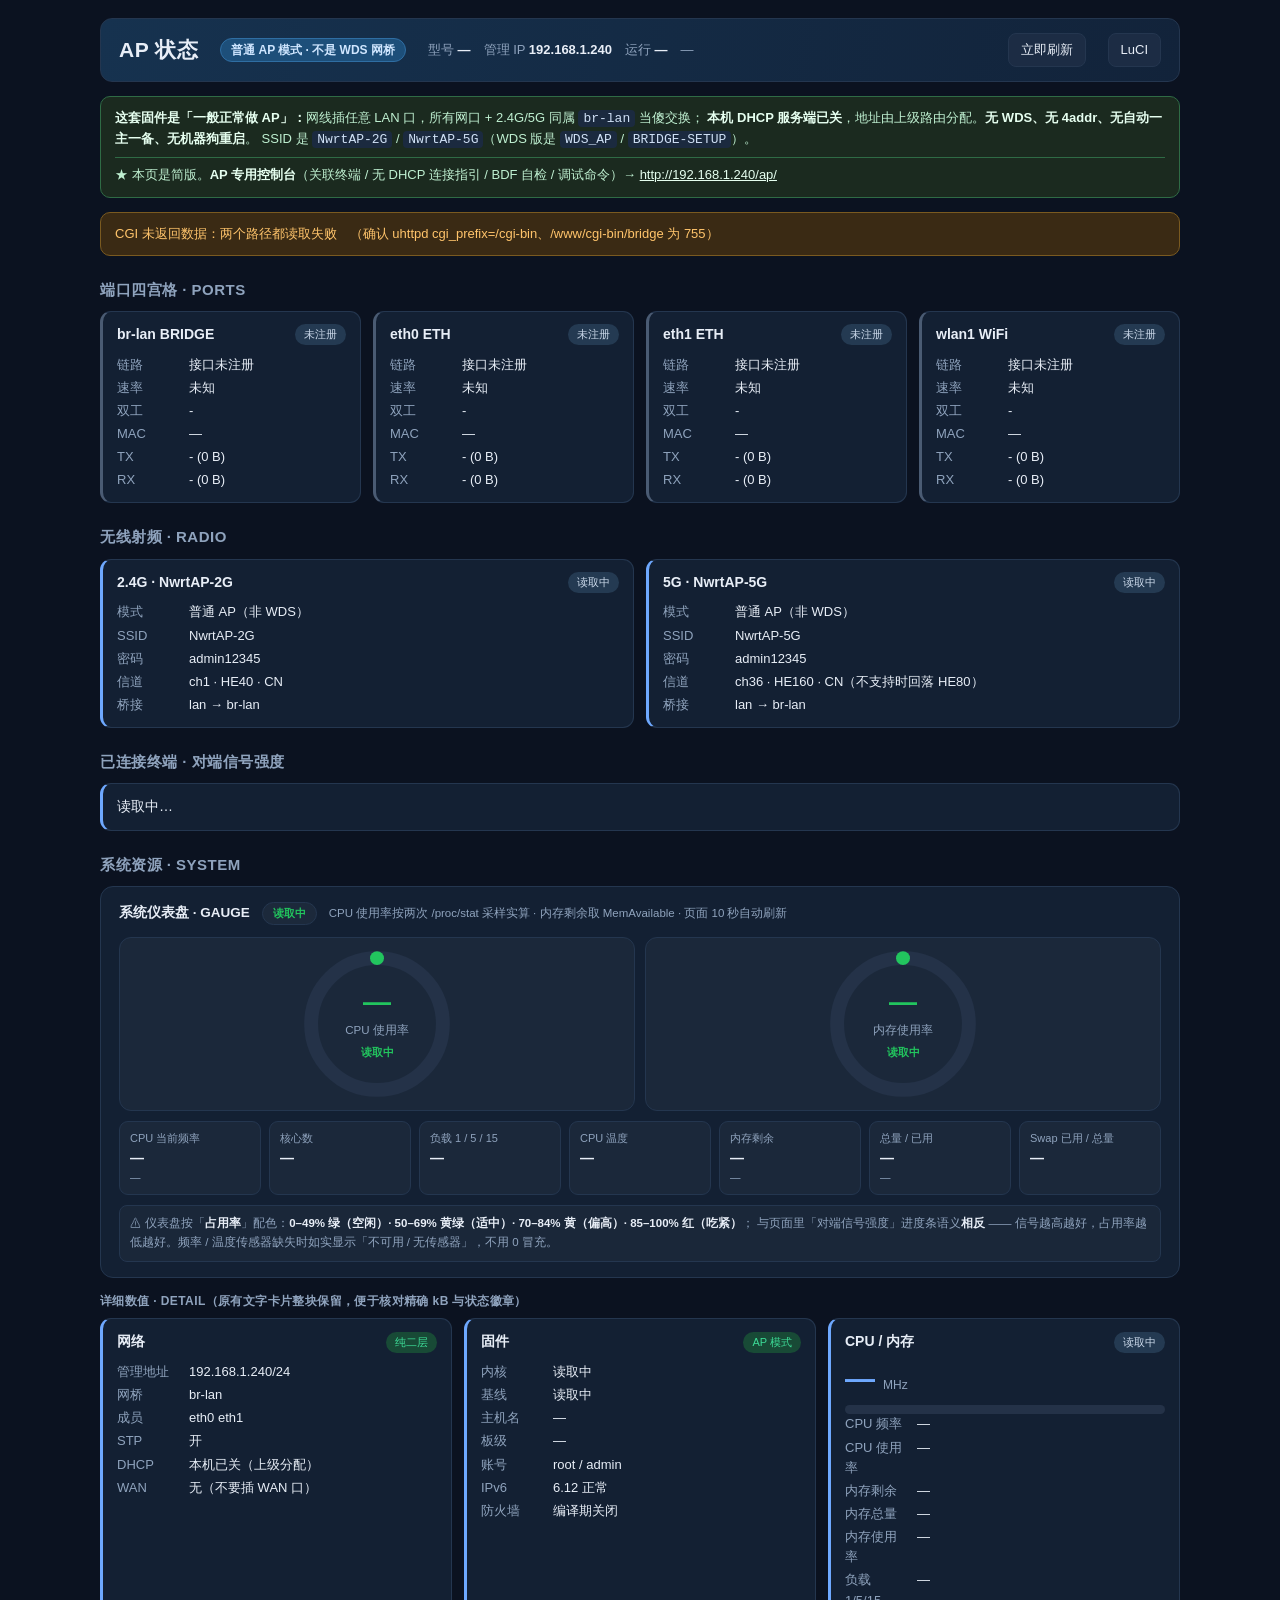
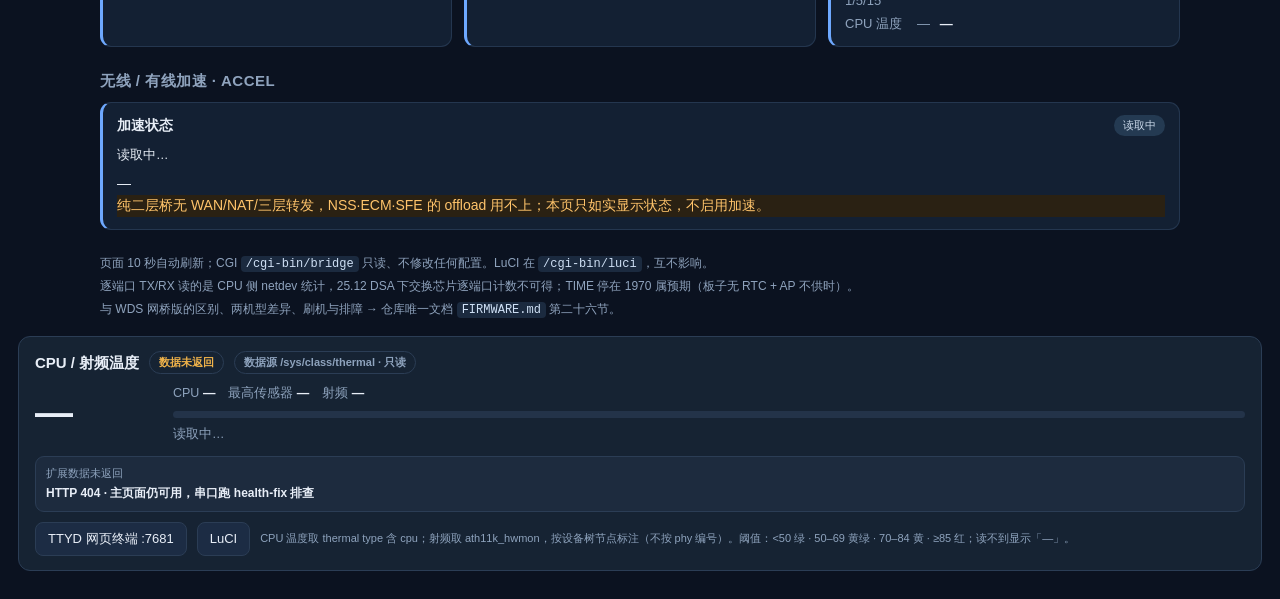
==== files.ap/www/bridge/index.html @ a01fe249 "Add files via upload" ====
<!DOCTYPE html>
<html lang="zh-CN">
<head>
<meta charset="utf-8">
<meta name="viewport" content="width=device-width,initial-scale=1">
<title>AP 状态 · Nwrt AP 模式</title>
<style>
:root{--bg:#0b1220;--card:#132033;--line:#24364f;--txt:#e8eef7;--dim:#8fa3bd;--ok:#3ddc97;--warn:#ffc46b;--bad:#ff7b7b;--accent:#6ea8fe}
*{box-sizing:border-box}
body{margin:0;padding:18px;background:var(--bg);color:var(--txt);font:14px/1.55 -apple-system,"Segoe UI","Microsoft YaHei",sans-serif}
.wrap{max-width:1080px;margin:0 auto}
header{background:linear-gradient(100deg,#16324f,#12233a);border:1px solid var(--line);border-radius:12px;padding:14px 18px;display:flex;flex-wrap:wrap;gap:10px 22px;align-items:center}
h1{font-size:21px;margin:0;letter-spacing:.5px}
.tag{background:#1d4f7a;color:#cfe6ff;border:1px solid #2f6ea3;border-radius:999px;padding:2px 10px;font-size:12px;font-weight:600}
.meta{color:var(--dim);font-size:13px}
.meta b{color:var(--txt);font-weight:600}
.spacer{flex:1}
.btn{background:#1c2c44;color:var(--txt);border:1px solid var(--line);border-radius:8px;padding:6px 12px;text-decoration:none;font-size:13px}
.btn:hover{border-color:var(--accent)}
.banner{margin:14px 0;padding:11px 14px;border-radius:10px;background:#1b2a1f;border:1px solid #2f6b45;color:#bff0d1;font-size:13px}
.banner b{color:#e6fff0}
.err{margin:14px 0;padding:11px 14px;border-radius:10px;background:#3a2a14;border:1px solid #7a5a20;color:var(--warn);font-size:13px;display:none}
h2{font-size:15px;margin:22px 0 10px;color:var(--dim);letter-spacing:.5px}
.grid{display:grid;grid-template-columns:repeat(auto-fit,minmax(232px,1fr));gap:12px}
.card{background:var(--card);border:1px solid var(--line);border-radius:11px;padding:12px 14px;border-left:3px solid var(--accent)}
.card.up{border-left-color:var(--ok)}.card.down{border-left-color:var(--bad)}.card.na{border-left-color:#4a5b73}
.ct{display:flex;justify-content:space-between;align-items:center;margin-bottom:9px}
.cn{font-weight:700;font-size:14px}
.dot{font-size:11px;border-radius:999px;padding:2px 9px;background:#243a52;color:#cbd9ea}
.dot.up{background:#184a36;color:var(--ok)}.dot.down{background:#4a2222;color:var(--bad)}
.kv{display:grid;grid-template-columns:64px 1fr;gap:3px 8px;font-size:13px}
.kv span:nth-child(odd){color:var(--dim)}
.kv span:nth-child(even){word-break:break-all}
.foot{margin-top:22px;color:var(--dim);font-size:12px;line-height:1.9}

/* 第 29 次：四段配色信号进度条 */
.sigbar{height:9px;width:100%;background:#243248;border-radius:6px;overflow:hidden;margin-top:6px}
.sigbar i{display:block;height:100%;width:0;border-radius:6px;transition:width .5s}
.sigrow{display:flex;align-items:center;gap:8px;margin:5px 0}
.sigrow .sb{flex:1;min-width:70px}
.sigrow .pv{width:42px;text-align:right;font-variant-numeric:tabular-nums;font-size:12px}
.sigrow .lv{width:34px;text-align:center;font-size:11px;border-radius:999px;padding:1px 0;color:#08121f;font-weight:700}
.sigrow .mc{font-size:11.5px;color:var(--dim);width:140px;word-break:break-all}
.legend{display:flex;flex-wrap:wrap;gap:6px 14px;margin-top:8px;font-size:11.5px;color:var(--dim)}
.legend b{display:inline-block;width:10px;height:10px;border-radius:3px;vertical-align:-1px;margin-right:4px}
.sigtable td{vertical-align:middle}
.stbad{color:#ef4444}.stw{color:#a3e635}.stok{color:#22c55e}
code{background:#1b2a3f;padding:1px 5px;border-radius:4px;color:#cfe0f5}
.accwarn{margin-top:10px;font-size:11.5px;line-height:1.7;color:var(--warn);
  background:rgba(240,179,74,.08);border:1px solid rgba(240,179,74,.28);
  border-radius:9px;padding:10px 12px}
.accgrid{display:grid;grid-template-columns:repeat(auto-fit,minmax(120px,1fr));gap:6px 14px;margin-top:8px;font-size:12.5px}
.accgrid i{font-style:normal;color:var(--dim)}
.accgrid b{font-weight:600}

.big{font-size:30px;font-weight:700;font-variant-numeric:tabular-nums;color:var(--accent);line-height:1.15}
.bigsub{font-size:12px;color:var(--dim);margin-left:8px}
.meter{height:9px;width:100%;background:#243248;border-radius:6px;overflow:hidden;margin-top:9px}
.meter i{display:block;height:100%;width:0;background:linear-gradient(90deg,#6ea8fe,#3ddc97);transition:width .5s}
.bigrow{display:flex;align-items:baseline;flex-wrap:wrap;margin:2px 0 4px}

/* ── 第 32 次：系统资源仪表盘（纯 SVG/CSS，零依赖、离线可用）── */
.gaPanel{background:var(--card);border:1px solid var(--line);border-radius:13px;
  padding:15px 18px;margin-bottom:12px}
.gaHead{display:flex;flex-wrap:wrap;align-items:center;gap:4px 12px;font-size:13.5px;font-weight:650}
.gaHead em{font-style:normal;font-size:11.5px;color:var(--dim);font-weight:400}
.gaBadge{font-size:11px;padding:2px 10px;border-radius:999px;border:1px solid var(--line);
  background:rgba(255,255,255,.04);color:#22c55e;font-weight:700}
.gaRow{display:grid;grid-template-columns:repeat(auto-fit,minmax(190px,1fr));gap:10px;margin:12px 0 4px}
.gaItem{display:flex;justify-content:center;align-items:center;background:rgba(255,255,255,.035);
  border:1px solid var(--line);border-radius:12px;padding:10px}
.gaRing{position:relative;width:152px;height:152px;max-width:100%}
.gaRing svg{display:block;width:100%;height:100%}
.gaTrack{fill:none;stroke:#243248;stroke-width:11}
.gaArc{fill:none;stroke:#22c55e;stroke-width:11;stroke-linecap:round;
  stroke-dasharray:0 326.73;transition:stroke-dasharray .6s ease,stroke .4s ease}
.gaCenter{position:absolute;inset:0;display:flex;flex-direction:column;
  align-items:center;justify-content:center;text-align:center;pointer-events:none}
.gaCenter b{font-size:28px;font-weight:750;font-variant-numeric:tabular-nums;line-height:1.08;color:#22c55e}
.gaCenter i{font-style:normal;font-size:11.5px;color:var(--dim);margin-top:4px}
.gaCenter span{font-size:11px;font-weight:700;margin-top:5px;color:#22c55e}
.gaChips{display:grid;grid-template-columns:repeat(auto-fit,minmax(134px,1fr));gap:8px;margin-top:10px}
.gaChips>div{min-width:0;background:rgba(255,255,255,.035);border:1px solid var(--line);
  border-radius:9px;padding:8px 10px}
.gaChips i{display:block;font-style:normal;font-size:11px;color:var(--dim)}
.gaChips b{display:block;font-size:14px;font-weight:650;font-variant-numeric:tabular-nums;
  word-break:break-all;margin-top:2px;line-height:1.35}
.gaChips small{display:block;font-size:10.5px;color:var(--dim);margin-top:1px;word-break:break-all}
.gaNote{margin-top:10px;font-size:11.5px;line-height:1.7;color:var(--dim);
  background:rgba(255,255,255,.03);border:1px solid var(--line);border-radius:8px;padding:8px 10px}
.gaNote b{color:var(--txt);font-weight:600}
.gaSub{font-size:12px;color:var(--dim);margin:14px 0 8px;letter-spacing:.4px;font-weight:600}

/* ===== 2026-11-24：CPU/射频温度 + 版本/防护状态扩展 ===== */
.nwrt-ext{margin:14px 0;padding:14px 16px;border-radius:12px;background:#162333;border:1px solid #2b3d55}
.extHead{display:flex;align-items:center;gap:10px;font-size:15px;font-weight:650;margin-bottom:10px}
.extHead .pillx{font-size:11px;font-weight:600;border:1px solid #2b3d55;border-radius:999px;padding:2px 9px;color:#8ea3bd}
.extTempRow{display:flex;align-items:center;gap:18px;flex-wrap:wrap}
.extBig{font-size:38px;font-weight:700;line-height:1.1;min-width:120px;letter-spacing:-1px}
.extTempMeta{flex:1;min-width:240px;font-size:12.5px;color:#8ea3bd}
.extTempMeta b{color:#e8eef7}
.tmeter{height:7px;background:#233349;border-radius:99px;overflow:hidden;margin:7px 0}
.tmeter i{display:block;height:100%;width:0;background:#38d39f;border-radius:99px;transition:width .6s}
.extZones{display:flex;flex-wrap:wrap;gap:6px;margin-top:4px}
.tz{font-size:11px;background:#1d2b3e;border:1px solid #2b3d55;border-radius:7px;padding:2px 8px;color:#8ea3bd}
.tz.wifi{border-color:#3d6b8a;color:#bfe0ff}
.tz b{font-weight:700}
.tbadge{font-size:13px;font-weight:700;margin-left:6px}
.extGrid{display:grid;grid-template-columns:repeat(auto-fit,minmax(190px,1fr));gap:8px;margin-top:12px}
.extItem{background:#1d2b3e;border:1px solid #2b3d55;border-radius:9px;padding:8px 10px;font-size:12px}
.extItem i{display:block;color:#8ea3bd;font-style:normal;font-size:11px;margin-bottom:2px}
.extItem b{font-weight:650;color:#e8eef7}
.extFoot{margin-top:10px;display:flex;gap:10px;align-items:center;flex-wrap:wrap}
.extFoot .btn{background:#1c2c44;color:#e8eef7;border:1px solid #2b3d55;border-radius:8px;padding:6px 12px;text-decoration:none;font-size:13px}
.extFoot .note{font-size:11px;color:#8ea3bd}
</style>
</head>
<body>
<div class="wrap">

<header>
  <h1>AP 状态</h1>
  <span class="tag">普通 AP 模式 · 不是 WDS 网桥</span>
  <div class="meta">型号 <b id="model">—</b>　管理 IP <b id="ip">192.168.1.240</b>　运行 <b id="up">—</b>　<span id="clock">—</span></div>
  <div class="spacer"></div>
  <a class="btn" id="refresh">立即刷新</a>
  <a class="btn" id="luci" href="../cgi-bin/luci">LuCI</a>
</header>

<div class="banner">
  <b>这套固件是「一般正常做 AP」：</b>网线插任意 LAN 口，所有网口 + 2.4G/5G 同属 <code>br-lan</code> 当傻交换；
  <b>本机 DHCP 服务端已关</b>，地址由上级路由分配。<b>无 WDS、无 4addr、无自动一主一备、无机器狗重启</b>。
  SSID 是 <code>NwrtAP-2G</code> / <code>NwrtAP-5G</code>（WDS 版是 <code>WDS_AP</code> / <code>BRIDGE-SETUP</code>）。
  <div style="margin-top:7px;padding-top:7px;border-top:1px solid #2f6b45">
    ★ 本页是简版。<b>AP 专用控制台</b>（关联终端 / 无 DHCP 连接指引 / BDF 自检 / 调试命令）→
    <a href="../ap/" style="color:#e6fff0;text-decoration:underline">http://192.168.1.240/ap/</a>
  </div>
</div>

<div class="err" id="err"></div>

<h2>端口四宫格 · PORTS</h2>
<div class="grid" id="ports"></div>

<h2>无线射频 · RADIO</h2>
<div class="grid">
  <div class="card" id="r2"><div class="ct"><span class="cn">2.4G · NwrtAP-2G</span><span class="dot" id="r2s">读取中</span></div>
    <div class="kv"><span>模式</span><span>普通 AP（非 WDS）</span><span>SSID</span><span>NwrtAP-2G</span><span>密码</span><span>admin12345</span><span>信道</span><span>ch1 · HE40 · CN</span><span>桥接</span><span>lan → br-lan</span></div></div>
  <div class="card" id="r5"><div class="ct"><span class="cn">5G · NwrtAP-5G</span><span class="dot" id="r5s">读取中</span></div>
    <div class="kv"><span>模式</span><span>普通 AP（非 WDS）</span><span>SSID</span><span>NwrtAP-5G</span><span>密码</span><span>admin12345</span><span>信道</span><span>ch36 · HE160 · CN（不支持时回落 HE80）</span><span>桥接</span><span>lan → br-lan</span></div></div>
</div>

<h2>已连接终端 · 对端信号强度</h2>
<div class="card" style="border-left-color:#6ea8fe">
  <div id="stas"><div class="empty">读取中…</div></div>
  <div id="staLegend"></div>
</div>

<h2>系统资源 · SYSTEM</h2>
  <!-- 第 32 次：系统资源仪表盘（两个环形表 + 微卡；纯内联，不引任何外部库） -->
  <div class="gaPanel">
    <div class="gaHead">
      <span>系统仪表盘 · GAUGE</span>
      <span class="gaBadge" id="gaBadge">读取中</span>
      <em>CPU 使用率按两次 /proc/stat 采样实算 · 内存剩余取 MemAvailable · 页面 10 秒自动刷新</em>
    </div>
    <div class="gaRow">
      <div class="gaItem">
        <div class="gaRing">
          <svg viewBox="0 0 120 120" aria-label="CPU 使用率">
            <circle class="gaTrack" cx="60" cy="60" r="52"></circle>
            <circle class="gaArc" id="gaCpuArc" cx="60" cy="60" r="52" transform="rotate(-90 60 60)"></circle>
          </svg>
          <div class="gaCenter"><b id="gaCpuNum">—</b><i>CPU 使用率</i><span id="gaCpuState">读取中</span></div>
        </div>
      </div>
      <div class="gaItem">
        <div class="gaRing">
          <svg viewBox="0 0 120 120" aria-label="内存使用率">
            <circle class="gaTrack" cx="60" cy="60" r="52"></circle>
            <circle class="gaArc" id="gaMemArc" cx="60" cy="60" r="52" transform="rotate(-90 60 60)"></circle>
          </svg>
          <div class="gaCenter"><b id="gaMemNum">—</b><i>内存使用率</i><span id="gaMemState">读取中</span></div>
        </div>
      </div>
    </div>
    <div class="gaChips">
      <div><i>CPU 当前频率</i><b id="gaFreq">—</b><small id="gaRange">—</small></div>
      <div><i>核心数</i><b id="gaCores">—</b></div>
      <div><i>负载 1 / 5 / 15</i><b id="gaLoad">—</b></div>
      <div><i>CPU 温度</i><b id="gaTemp">—</b></div>
      <div><i>内存剩余</i><b id="gaMemFree">—</b><small id="gaMemFreeKb">—</small></div>
      <div><i>总量 / 已用</i><b id="gaMemTotal">—</b><small id="gaMemUsed">—</small></div>
      <div><i>Swap 已用 / 总量</i><b id="gaSwap">—</b></div>
    </div>
    <div class="gaNote" id="gaNote">
      ⚠ 仪表盘按「<b>占用率</b>」配色：<b>0–49% 绿（空闲）· 50–69% 黄绿（适中）· 70–84% 黄（偏高）· 85–100% 红（吃紧）</b>；
      与页面里「对端信号强度」进度条语义<b>相反</b> —— 信号越高越好，占用率越低越好。频率 / 温度传感器缺失时如实显示「不可用 / 无传感器」，不用 0 冒充。
    </div>
  </div>
  <div class="gaSub">详细数值 · DETAIL（原有文字卡片整块保留，便于核对精确 kB 与状态徽章）</div>
<div class="grid">
  <div class="card"><div class="ct"><span class="cn">网络</span><span class="dot up">纯二层</span></div>
    <div class="kv"><span>管理地址</span><span id="s_ip">192.168.1.240/24</span><span>网桥</span><span id="s_br">br-lan</span><span>成员</span><span id="s_mem">eth0 eth1</span><span>STP</span><span id="s_stp">开</span><span>DHCP</span><span>本机已关（上级分配）</span><span>WAN</span><span>无（不要插 WAN 口）</span></div></div>
  <div class="card"><div class="ct"><span class="cn">固件</span><span class="dot up">AP 模式</span></div>
    <div class="kv"><span>内核</span><span id="s_kernel">读取中</span><span>基线</span><span id="s_baseline">读取中</span><span>主机名</span><span id="s_host">—</span><span>板级</span><span id="s_board">—</span><span>账号</span><span>root / admin</span><span>IPv6</span><span id="s_ipv6">6.12 正常</span><span>防火墙</span><span id="s_fw">编译期关闭</span></div></div>
  <div class="card"><div class="ct"><span class="cn">CPU / 内存</span><span class="dot" id="sysdot">读取中</span></div>
    <div class="bigrow"><span class="big" id="sysCpuMhz">—</span><span class="bigsub" id="sysCpuUnit">MHz</span></div>
    <div class="meter"><i id="cpuFill"></i></div>
    <div class="kv"><span>CPU 频率</span><span id="sysFreq">—</span><span>CPU 使用率</span><span id="sysCpuPct">—</span>
      <span>内存剩余</span><span id="sysMemAvail">—</span><span>内存总量</span><span id="sysMemTotal">—</span>
      <span>内存使用率</span><span id="sysMemPct">—</span><span>负载 1/5/15</span><span id="sysLoad">—</span><span>CPU 温度</span><span><span id="sysTemp">—</span> <span class="tbadge" id="sysTempBig">—</span></span></div></div>
</div>

<h2>无线 / 有线加速 · ACCEL</h2>
<div class="card"><div class="ct"><span class="cn">加速状态</span><span class="dot" id="accDot">读取中</span></div>
  <div class="accgrid" id="accGrid">读取中…</div>
  <div class="cmd" id="accHint" style="margin-top:8px">—</div>
  <div class="cmd" style="color:var(--warn);background:#2a2113;border-color:#6b5420">纯二层桥无 WAN/NAT/三层转发，NSS·ECM·SFE 的 offload 用不上；本页只如实显示状态，不启用加速。</div>
</div>

<div class="foot">
  <div>页面 10 秒自动刷新；CGI <code>/cgi-bin/bridge</code> 只读、不修改任何配置。LuCI 在 <code>/cgi-bin/luci</code>，互不影响。</div>
  <div>逐端口 TX/RX 读的是 CPU 侧 netdev 统计，25.12 DSA 下交换芯片逐端口计数不可得；TIME 停在 1970 属预期（板子无 RTC + AP 不供时）。</div>
  <div>与 WDS 网桥版的区别、两机型差异、刷机与排障 → 仓库唯一文档 <code>FIRMWARE.md</code> 第二十六节。</div>
</div>

</div>
<script>
var $=function(i){return document.getElementById(i)};
function fail(msg){var e=$('err');e.style.display='block';e.textContent='CGI 未返回数据：'+msg+'　（确认 uhttpd cgi_prefix=/cgi-bin、/www/cgi-bin/bridge 为 755）'}
function esc(s){return String(s==null?'':s)}

/* 第 29 次：四段配色（三页同一口径，与 CGI 的 rssi2pct/sig_color 一致） */
function sigColor(p){p=Number(p)||0; return p>=80?'#22c55e':p>=60?'#a3e635':p>=50?'#eab308':'#ef4444';}
function sigLevel(p){p=Number(p)||0; return p>=80?'优':p>=60?'良':p>=50?'一般':'弱';}
function sigLegend(){return '<div class="legend"><span><b style="background:#22c55e"></b>80–100% 绿（优）</span><span><b style="background:#a3e635"></b>60–79% 黄绿（良）</span><span><b style="background:#eab308"></b>50–59% 黄（一般）</span><span><b style="background:#ef4444"></b>0–49% 红（弱）</span></div>';}
function sigRow(st){var p=Number(st.pct)||0,c=st.color||sigColor(p),lv=st.level||sigLevel(p);
  return '<div class="sigrow"><span class="mc">'+esc(st.mac||'—')+'</span><span class="sb"><div class="sigbar"><i style="width:'+p+'%;background:'+c+'"></i></div></span><span class="pv">'+p+'%</span><span class="lv" style="background:'+c+'">'+esc(lv)+'</span><span style="font-size:11.5px;color:var(--dim)">'+esc((st.rssi!==undefined&&st.rssi!=='')?st.rssi+' dBm':'')+'</span></div>';}
function human(n){n=Number(n)||0;return n>=1048576?(n/1048576).toFixed(2)+' MB':n>=1024?(n/1024).toFixed(1)+' KB':n+' B'}
function drawPorts(ps){
  $('ports').innerHTML='';
  (ps&&ps.length?ps:[{name:'br-lan'},{name:'eth0'},{name:'eth1'},{name:'wlan1'}]).forEach(function(p){
    var present=p.present!==0&&p.present!==false&&p.present!==undefined;
    var up=p.link==='up';
    var cls=present?(up?'up':'down'):'na';
    var st=present?(up?'UP':'DOWN'):'未注册';
    var d=document.createElement('div');d.className='card '+cls;
    var kind=p.name&&p.name.indexOf('wlan')===0?'WiFi':(p.name&&p.name.indexOf('br-')===0?'BRIDGE':'ETH');
    d.innerHTML='<div class="ct"><span class="cn">'+esc(p.name)+' '+kind+'</span><span class="dot '+cls+'">'+st+'</span></div>'+
      '<div class="kv"><span>链路</span><span>'+(present?(up?'已连接':'未连接'):'接口未注册')+'</span>'+
      '<span>速率</span><span>'+esc(p.speed||'未知')+(p.speed&&p.speed!=='-'&&p.speed!=='未知'?' Mbps':'')+'</span>'+
      '<span>双工</span><span>'+esc(p.duplex||'-')+'</span><span>MAC</span><span>'+esc(p.mac||'—')+'</span>'+
      '<span>TX</span><span>'+esc(p.tx||'-')+' ('+human(p.tx_bytes)+')</span>'+
      '<span>RX</span><span>'+esc(p.rx||'-')+' ('+human(p.rx_bytes)+')</span></div>';
    $('ports').appendChild(d);
  });
}
function drawSys(y){
  y=y||{}; var cpct=Number(y.cpu_usage_pct)||0, mpct=Number(y.mem_used_pct)||0;
  function set(i,v){$(i).textContent=(v===undefined||v===null||v==='')?'—':v}
  set('sysCpuMhz', y.cpu_has_freq?y.cpu_mhz:'—');
  set('sysCpuUnit', y.cpu_has_freq?'MHz 当前':'无 cpufreq 节点');
  set('sysFreq', y.cpu_has_freq?(y.cpu_mhz_min+' – '+y.cpu_mhz_max+' MHz'):'不可用');
  set('sysCpuPct', cpct+' %');
  set('sysMemAvail', y.mem_has?y.mem_avail:'—');
  set('sysMemTotal', y.mem_has?y.mem_total:'—');
  set('sysMemPct', y.mem_has?(mpct+' %'):'—');
  set('sysLoad',(y.load1||'-')+' / '+(y.load5||'-')+' / '+(y.load15||'-'));
  $('cpuFill').style.width=cpct+'%';
  $('sysdot').className='dot '+((cpct>=80||mpct>=85)?'down':'up');
  $('sysdot').textContent=(cpct>=80||mpct>=85)?'偏高':'正常';
}

function drawAccel(ac){
  ac=ac||{}; var ad=$('accDot');
  ad.className='dot '+(String(ac.state)==='未启用'?'na':'up');
  ad.textContent=esc(ac.state||'—');
  var pairs=[['NSS 驱动',ac.nss_drv],['ECM',ac.nss_ecm],['SFE',ac.nss_sfe],
             ['NSS-DP',ac.nss_dp],['QCA-WiFi',ac.qca_wifi],['ath11k',ac.ath11k],['cnss2',ac.cnss2]];
  $('accGrid').innerHTML=pairs.map(function(p){return '<div><i>'+esc(p[0])+' </i><b>'+(p[1]?'✓':'—')+'</b></div>'}).join('');
  $('accHint').textContent=esc(ac.hint||'—')+' | 模块: '+esc(ac.modules||'（无）');
}


/* ── 第 32 次：系统资源仪表盘（零依赖；使用率配色独立于信号强度配色）── */
var GA_C = 2*Math.PI*52;  /* 326.7256… 圆环周长 */
function gaColor(p){p=Number(p)||0; return p>=85?'#ef4444':p>=70?'#eab308':p>=50?'#a3e635':'#22c55e';}
function gaWord(p){p=Number(p)||0; return p>=85?'吃紧':p>=70?'偏高':p>=50?'适中':'空闲';}
function gaSet(id,pct){
  var arc=$(id+'Arc'), num=$(id+'Num'), st=$(id+'State');
  if(!arc||!num||!st) return;
  pct=Math.max(0,Math.min(100,Number(pct)||0));
  var c=gaColor(pct);
  arc.style.stroke=c;
  arc.style.strokeDasharray=(GA_C*pct/100).toFixed(2)+' '+GA_C.toFixed(2);
  arc.style.filter='drop-shadow(0 0 5px '+c+'99)';
  num.textContent=Math.round(pct)+'%'; num.style.color=c;
  st.textContent=gaWord(pct); st.style.color=c;
}
function drawGauge(y){
  y=y||{};
  function v(i,x){var e=$(i); if(e) e.textContent=(x===undefined||x===null||x==='')?'—':x;}
  /* CGI 没给 sys（旧固件 / 解析异常）时如实显示无数据，不拿 0% 冒充 */
  if(y.cpu_usage_pct===undefined && y.mem_used_pct===undefined){
    var ids=['gaCpu','gaMem'];
    for(var k=0;k<ids.length;k++){
      var a=$(ids[k]+'Arc'), n=$(ids[k]+'Num'), t=$(ids[k]+'State');
      if(a){a.style.stroke='#65758c';a.style.strokeDasharray='0 '+GA_C.toFixed(2);a.style.filter='none';}
      if(n){n.textContent='—';n.style.color='#65758c';}
      if(t){t.textContent='无数据';t.style.color='#65758c';}
    }
    var nb=$('gaBadge');
    if(nb){nb.textContent='无数据';nb.style.color='#65758c';nb.style.borderColor='';}
    var chips=['gaFreq','gaRange','gaCores','gaLoad','gaTemp','gaMemFree','gaMemFreeKb','gaMemTotal','gaMemUsed','gaSwap'];
    for(var m=0;m<chips.length;m++) v(chips[m],'—');
    return;
  }
  var cpct=Math.round(Number(y.cpu_usage_pct)||0), mpct=Math.round(Number(y.mem_used_pct)||0);
  gaSet('gaCpu',cpct); gaSet('gaMem',mpct);
  var bad=$('gaBadge');
  if(bad){var w=Math.max(cpct,mpct), c=gaColor(w);
    bad.textContent=(w>=85?'系统吃紧':w>=70?'负载偏高':'运行正常');
    bad.style.color=c; bad.style.borderColor=c;}
  v('gaFreq', y.cpu_has_freq ? (y.cpu_mhz+' MHz') : '无 cpufreq 节点');
  v('gaRange', y.cpu_has_freq ? (y.cpu_mhz_min+' – '+y.cpu_mhz_max+' MHz') : '不可用');
  v('gaCores',(y.cpu_cores||0)+' 核');
  v('gaLoad',(y.load1||'-')+' / '+(y.load5||'-')+' / '+(y.load15||'-'));
  v('gaTemp', y.temp_has ? (y.temp_c+' °C') : '—（无传感器）');
  v('gaMemFree', y.mem_has ? y.mem_avail : '—');
  v('gaMemFreeKb', y.mem_has ? ((y.mem_avail_kb||0)+' kB') : '—');
  v('gaMemTotal', y.mem_has ? y.mem_total : '—');
  v('gaMemUsed', y.mem_has ? y.mem_used : '—');
  v('gaSwap',(Number(y.swap_total_kb)||0)>0 ? ((y.swap_used_kb||0)+' / '+y.swap_total_kb+' kB') : '无 Swap');
}

function apply(j){
  $('model').textContent=esc(j.model||'IPQ50xx');$('ip').textContent=esc(j.admin_ip||'192.168.1.240');
  $('up').textContent=esc(j.uptime||'-');$('clock').textContent=esc(j.time||'')+(j.time_synced?'':'（未校时）');
  $('s_ip').textContent=esc(j.admin_ip||'192.168.1.240')+'/24';
  $('s_host').textContent=esc(j.host||'-');$('s_board').textContent=esc(j.board||'-');
  if(j.bridge){$('s_br').textContent=esc(j.bridge.name);$('s_mem').textContent=esc(j.bridge.members);$('s_stp').textContent=String(j.bridge.stp)==='1'?'开':'关'}
  drawPorts(j.ports);
  var st=j.stations||[];
  $('stas').innerHTML=st.length?st.map(sigRow).join(''):'<div class="empty">当前没有无线终端关联。</div>';
  $('staLegend').innerHTML=sigLegend();
  drawSys(j.sys);
  drawGauge(j.sys);
  drawAccel(j.accel);
  var w=(j.ports||[]).filter(function(p){return p.name&&p.name.indexOf('wlan')===0&&p.present!==0});
  $('r2s').textContent=w.length>=2?'已起射频':'未注册';$('r2s').className='dot '+(w.length>=2?'up':'na');
  $('r5s').textContent=$('r2s').textContent;$('r5s').className=$('r2s').className;
  $('err').style.display='none';
}
function load(){
  var urls=['../cgi-bin/bridge?_='+Date.now(),'/cgi-bin/bridge?_='+Date.now()],i=0;
  function next(){
    if(i>=urls.length){fail('两个路径都读取失败');drawPorts(null);return}
    fetch(urls[i++],{cache:'no-store'}).then(function(r){if(!r.ok)throw new Error('HTTP '+r.status);return r.json()})
      .then(apply).catch(next);
  }
  next();
}
$('luci').href='../cgi-bin/luci';
$('refresh').onclick=function(e){e.preventDefault();load()};
load();setInterval(load,10000);
</script>

<!-- 2026-11-24 扩展：CPU/射频温度 + 内核/基线/无线满速/防护状态（独立渲染，不改动原有 JS） -->
<div class="nwrt-ext" id="nwrtExt">
  <div class="extHead"><b>CPU / 射频温度</b><span class="pillx" id="extTempPill">读取中</span>
    <span class="pillx">数据源 /sys/class/thermal · 只读</span></div>
  <div class="extTempRow">
    <div class="extBig" id="extTempBig">—</div>
    <div class="extTempMeta">
      <div>CPU <b id="extTempCpu">—</b>　最高传感器 <b id="extTempMax">—</b>　射频 <b id="extTempWifi">—</b></div>
      <div class="tmeter"><i id="extTempFill"></i></div>
      <div class="extZones" id="extZones">读取中…</div>
    </div>
  </div>
  <div class="extGrid" id="extStatus">
    <div class="extItem"><i>内核 / 基线</i><b id="extKernel">—</b></div>
    <div class="extItem"><i>固件模式</i><b id="extMode">—</b></div>
    <div class="extItem"><i>NSS 数据面 (ECM→NSS)</i><b id="extOffload">—</b></div>
    <div class="extItem"><i>NSS 占用 / 加速连接数</i><b>—</b></div>
    <div class="extItem"><i>NSS 固件 / SFE</i><b>—</b></div>
    <div class="extItem"><i>eth0/eth1 实时速率</i><b>—</b></div>
    <div class="extItem"><i>5G 满速配置</i><b id="extRf">—</b></div>
    <div class="extItem"><i>2.4G / 共存</i><b>—</b></div>
    <div class="extItem"><i>无线端 DHCP 防护</i><b id="extGuard">—</b></div>
    <div class="extItem"><i>防火墙 / SSH / TTYD</i><b id="extSec">—</b></div>
  </div>
  <div class="extFoot">
    <a class="btn" id="extTtyd" href="#" target="_blank" rel="noopener">TTYD 网页终端 :7681</a>
    <a class="btn" href="../cgi-bin/luci">LuCI</a>
    <span class="note">CPU 温度取 thermal type 含 cpu；射频取 ath11k_hwmon，按设备树节点标注（不按 phy 编号）。阈值：&lt;50 绿 · 50–69 黄绿 · 70–84 黄 · ≥85 红；读不到显示「—」。</span>
  </div>
</div>

<script>
/* 2026-11-24 独立扩展脚本：只 fetch 同一个只读 CGI，不改原有页面的任何变量 */
(function(){
  var CGI='../cgi-bin/bridge';
  function $(id){return document.getElementById(id);}
  function esc(s){return String(s==null?'':s).replace(/[&<>"]/g,function(c){return {'&':'&amp;','<':'&lt;','>':'&gt;','"':'&quot;'}[c];});}
  function tcol(c){return c<50?'#38d39f':(c<70?'#a3e635':(c<85?'#f0b34a':'#ff7b7b'));}
  function put(id,txt,color){var e=$(id);if(!e)return;e.textContent=txt;if(color)e.style.color=color;}
  function item(label,val,color){
    return '<div class="extItem"><i>'+esc(label)+'</i><b '+(color?'style="color:'+color+'"':'')+'>'+esc(val)+'</b></div>';
  }
  var prevEth=null, prevT=0;
  /* 参考 PZ-L8：时间间隔用 Date.now() 实测，不假设轮询间隔；负增量显示未知 */
  function ethRate(j){
    var now=Date.now(), dt=prevT? (now-prevT)/1000 : 0, out=[];
    var cur=(j.nss&&j.nss.eth)||[];
    cur.forEach(function(e){
      var txt='—', old=null;
      if(prevEth)prevEth.forEach(function(x){if(x.name===e.name)old=x;});
      if(old && dt>0.2 && dt<60){
        var dtx=Number(e.tx_bytes)-Number(old.tx_bytes);
        var drx=Number(e.rx_bytes)-Number(old.rx_bytes);
        if(dtx>=0 && drx>=0)
          txt=(dtx*8/1e6/dt).toFixed(1)+' ↑ / '+(drx*8/1e6/dt).toFixed(1)+' ↓ Mbps';
        else txt='未知（接口曾 down）';
      }
      out.push(e.name+' '+txt);
    });
    prevEth=cur.map(function(e){return {name:e.name,tx_bytes:e.tx_bytes,rx_bytes:e.rx_bytes};});
    prevT=now;
    return out.length?out.join(' · '):'无 eth0/eth1 节点（判速请用串口 wifi-fullspeed）';
  }
  function render(j){
    var y=j.sys||{}, zones=y.temp_zones||[], wf=y.temp_wifi||[];
    var has=!!y.temp_has, c=Number(y.temp_c)||0, mx=Number(y.temp_max_c)||c;
    var col=has?tcol(c):'#65758c';
    put('extTempBig', has?(c+' °C'):'—', col);
    put('extTempPill', has?(c>=85?'温度偏高':(c>=70?'偏热':'正常')):'无传感器', col);
    put('extTempCpu', has?(c+' °C'):'—'); put('extTempMax', has?(mx+' °C'):'—');
    put('extTempWifi', wf.length? (wf.length+' 路射频 / '+Math.max.apply(null,wf.map(function(z){return z.c;}))+' °C（ath11k_hwmon）') : '未提供 ath11k_hwmon 独立节点');
    var f=$('extTempFill'); if(f){f.style.width=Math.min(100,has?c:0)+'%';f.style.background=col;}
    var zs=zones.map(function(z){
      var tag=z.kind==='wifi'?'wifi':(z.kind==='soc'?'soc':'');
      return '<span class="tz '+tag+'">'+esc(z.name)+' <b style="color:'+tcol(z.c)+'">'+z.c+'°C</b></span>';
    }).join('');
    if(!zs)zs='<span class="tz">未检测到温度传感器（如实显示，不编造数值）</span>';
    var ze=$('extZones'); if(ze)ze.innerHTML=zs;
    /* 回填到原有 CPU 状态卡 / 仪表盘，让「CPU 状态那」也直接显示温度 */
    put('sysTemp', has?(c+' °C'):'—（无传感器）');
    put('sysTempBig', has?(c+' °C'):'—', col);
    put('gaTemp', has?(c+' °C'):'—（无传感器）');
    var w=j.wifi||{}, p=j.protect||{}, n=j.nss||{};
    var nactive=!!n.active, erate=ethRate(j);
    var g=$('extStatus');
    if(g)g.innerHTML=
      item('内核 / 基线', (j.kernel||'?')+' · '+(j.baseline||'?'))+
      item('固件模式', (j.fw_mode||j.mode||'?')+' · WAN/LAN 同在 br-lan')+
      item('NSS 数据面 (ECM→NSS)', nactive?'已接管双射频（wifili 在）':(n.drv?'NSS 驱动在，wifili 未加载':'本基线无 NSS，射频走 host CPU'), nactive?'#38d39f':'#f0b34a')+
      item('NSS 占用 / 加速连接数', (Number(n.cpu_load_ubi)>=0?n.cpu_load_ubi+' %':'不可用')+' / '+(Number(n.conn_count)>=0?n.conn_count:'不可用'))+
      item('NSS 固件 / SFE', (n.fw||'?')+' · SFE '+(n.sfe?'已加载，连接表空属预期':'未加载'))+
      item('eth0/eth1 实时速率', erate)+
      item('5G 满速配置', 'CN / ch'+(w.channel||'?')+' / '+(w.htmode||'?')+' / 本机 BDF；HE160 开机约 60s DFS-CAC，期间 5G 不可见', '#f0b34a')+
      item('2.4G / 共存', 'HE40 · noscan='+(w.noscan||'0')+'（默认退 20MHz 属预期；强开会无视邻区）')+
      item('wifi_offload (c3po 专用)', w.offload==='n/a'?'本基线无此 UCI 项，走 ECM→NSS 自动卸载':(w.offload==='1'?'=1（已拉回）':'='+(w.offload||'?')+'（需拉回 1）'), w.offload==='1'?'#38d39f':'#8ea3bd')+
      item('无线端 DHCP 防护', (p.dhcp_guard||'?')==='applied'?'已启用（拦 67→68 / 547→546）':(p.dhcp_guard||'?'), (p.dhcp_guard||'').indexOf('applied')===0?'#38d39f':'#f0b34a')+
      item('防火墙 / SSH / TTYD', 'fw='+(p.firewall||'?')+' · ssh='+(p.ssh||'?')+' · ttyd='+(p.ttyd||'?'))+
      item('判速口径', '被卸载流量不经过 Linux 网桥：看 eth0/eth1 + NSS debugfs，br-lan 计数低不代表没加速');
    var t=$('extTtyd'); if(t)t.href=location.protocol+'//'+location.hostname+':7681/';
    put('s_kernel', j.kernel||'—'); put('s_baseline', j.baseline||'—');
    put('s_fw', '编译期关闭（firewall4=n）');
    put('s_ipv6', '6.12 正常（不再编译期关闭）');
  }
  /* CGI 失败时给出可见原因，绝不静默留一片「—」让人以为页面进不去 */
  function load(){
    fetch(CGI+'?_='+Date.now(),{cache:'no-store'})
      .then(function(r){if(!r.ok)throw new Error('HTTP '+r.status);return r.json();})
      .then(function(j){if(!j||!j.ok)throw new Error('JSON 结构异常');render(j);})
      .catch(function(e){
        var g=$('extStatus');
        if(g)g.innerHTML=item('扩展数据未返回',
          (e&&e.message?e.message:'网络/CGI 错误')+' · 主页面仍可用，串口跑 health-fix 排查');
        put('extTempBig','—'); put('extTempPill','数据未返回','#f0b34a');
      });
  }
  load();setInterval(load,10000);
})();
</script>
</body>
</html>
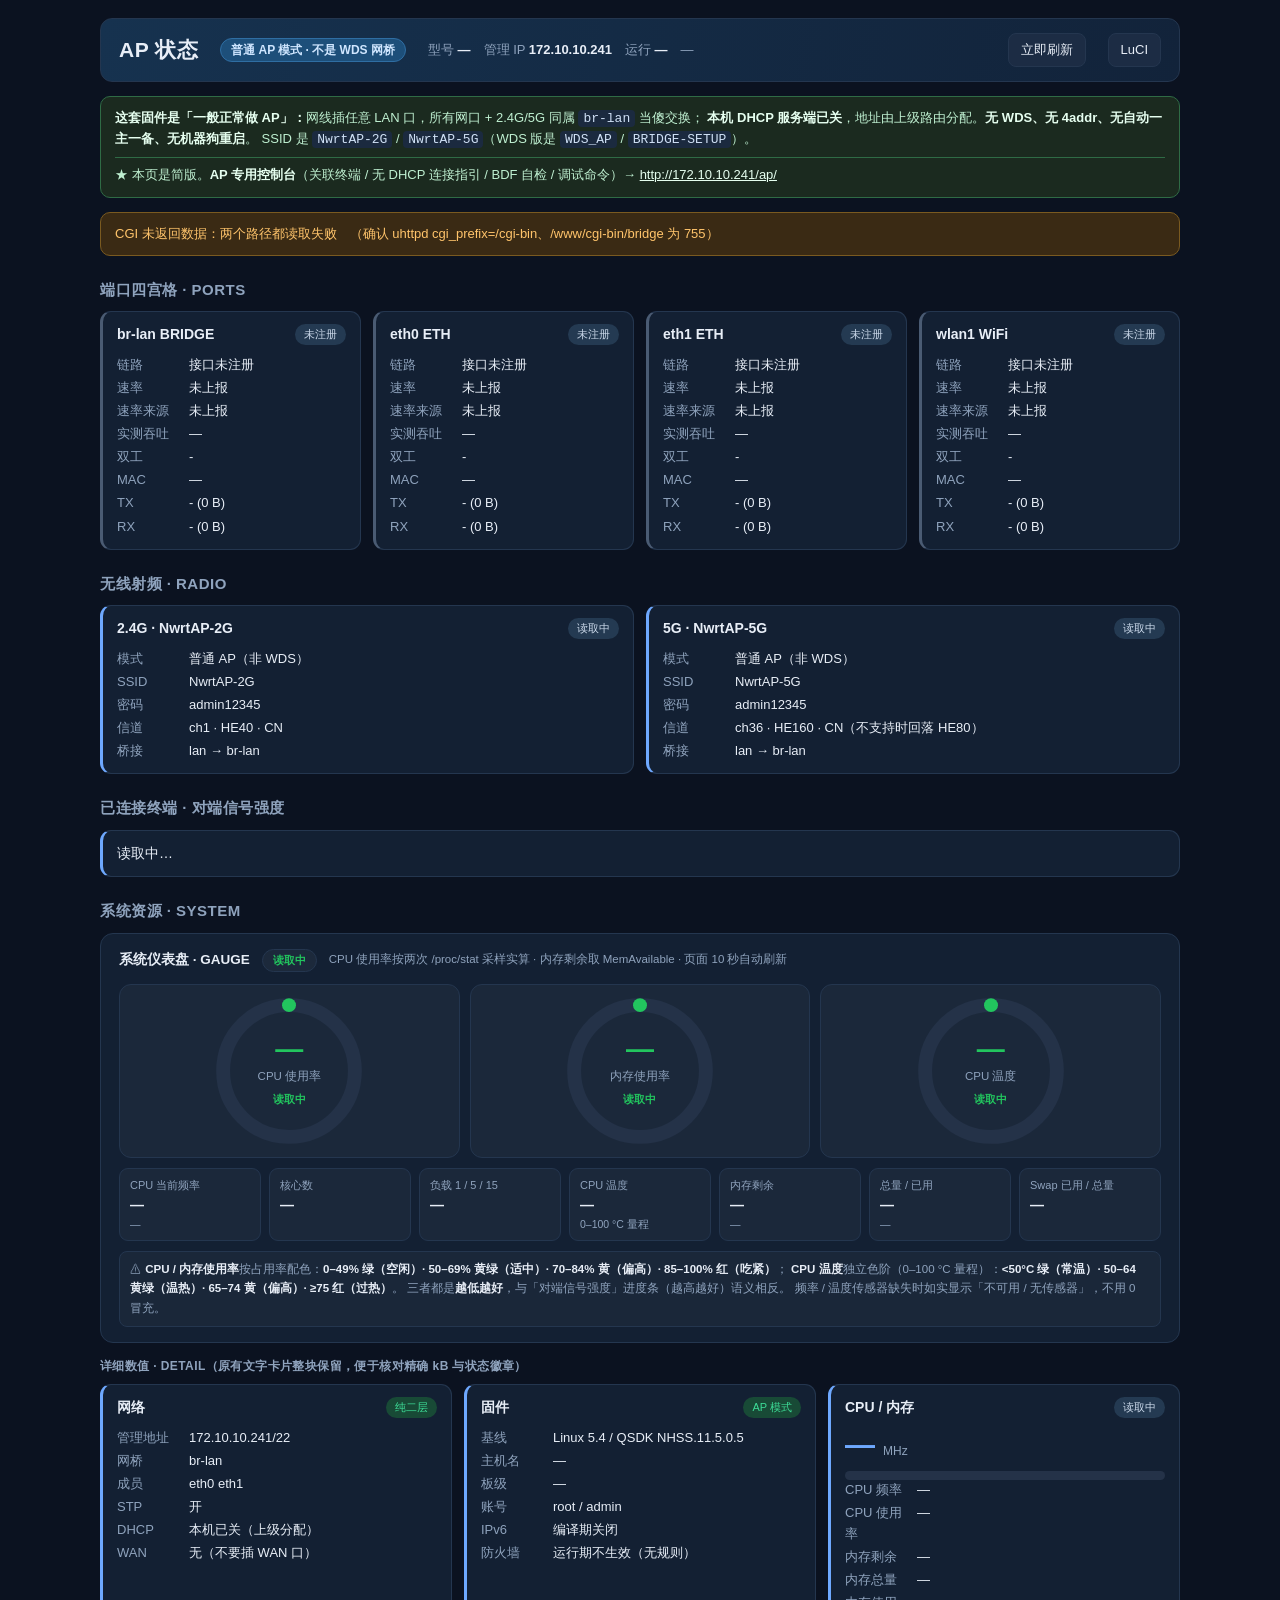
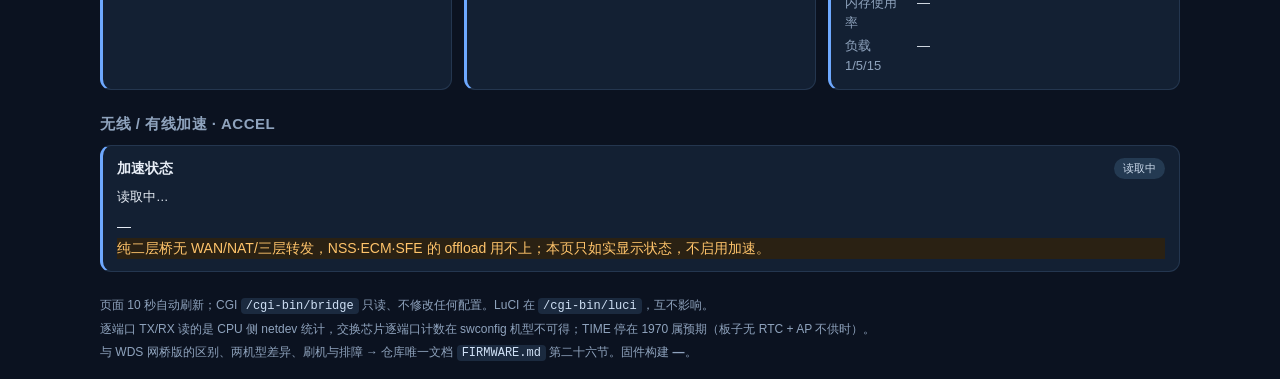
==== commit cf03addd: "Add files via upload" ====
--- a/files.ap/www/bridge/index.html
+++ b/files.ap/www/bridge/index.html
@@ -90,29 +90,6 @@
   background:rgba(255,255,255,.03);border:1px solid var(--line);border-radius:8px;padding:8px 10px}
 .gaNote b{color:var(--txt);font-weight:600}
 .gaSub{font-size:12px;color:var(--dim);margin:14px 0 8px;letter-spacing:.4px;font-weight:600}
-
-/* ===== 2026-11-24：CPU/射频温度 + 版本/防护状态扩展 ===== */
-.nwrt-ext{margin:14px 0;padding:14px 16px;border-radius:12px;background:#162333;border:1px solid #2b3d55}
-.extHead{display:flex;align-items:center;gap:10px;font-size:15px;font-weight:650;margin-bottom:10px}
-.extHead .pillx{font-size:11px;font-weight:600;border:1px solid #2b3d55;border-radius:999px;padding:2px 9px;color:#8ea3bd}
-.extTempRow{display:flex;align-items:center;gap:18px;flex-wrap:wrap}
-.extBig{font-size:38px;font-weight:700;line-height:1.1;min-width:120px;letter-spacing:-1px}
-.extTempMeta{flex:1;min-width:240px;font-size:12.5px;color:#8ea3bd}
-.extTempMeta b{color:#e8eef7}
-.tmeter{height:7px;background:#233349;border-radius:99px;overflow:hidden;margin:7px 0}
-.tmeter i{display:block;height:100%;width:0;background:#38d39f;border-radius:99px;transition:width .6s}
-.extZones{display:flex;flex-wrap:wrap;gap:6px;margin-top:4px}
-.tz{font-size:11px;background:#1d2b3e;border:1px solid #2b3d55;border-radius:7px;padding:2px 8px;color:#8ea3bd}
-.tz.wifi{border-color:#3d6b8a;color:#bfe0ff}
-.tz b{font-weight:700}
-.tbadge{font-size:13px;font-weight:700;margin-left:6px}
-.extGrid{display:grid;grid-template-columns:repeat(auto-fit,minmax(190px,1fr));gap:8px;margin-top:12px}
-.extItem{background:#1d2b3e;border:1px solid #2b3d55;border-radius:9px;padding:8px 10px;font-size:12px}
-.extItem i{display:block;color:#8ea3bd;font-style:normal;font-size:11px;margin-bottom:2px}
-.extItem b{font-weight:650;color:#e8eef7}
-.extFoot{margin-top:10px;display:flex;gap:10px;align-items:center;flex-wrap:wrap}
-.extFoot .btn{background:#1c2c44;color:#e8eef7;border:1px solid #2b3d55;border-radius:8px;padding:6px 12px;text-decoration:none;font-size:13px}
-.extFoot .note{font-size:11px;color:#8ea3bd}
 </style>
 </head>
 <body>
@@ -121,7 +98,7 @@
 <header>
   <h1>AP 状态</h1>
   <span class="tag">普通 AP 模式 · 不是 WDS 网桥</span>
-  <div class="meta">型号 <b id="model">—</b>　管理 IP <b id="ip">192.168.1.240</b>　运行 <b id="up">—</b>　<span id="clock">—</span></div>
+  <div class="meta">型号 <b id="model">—</b>　管理 IP <b id="ip">172.10.10.241</b>　运行 <b id="up">—</b>　<span id="clock">—</span></div>
   <div class="spacer"></div>
   <a class="btn" id="refresh">立即刷新</a>
   <a class="btn" id="luci" href="../cgi-bin/luci">LuCI</a>
@@ -133,7 +110,7 @@
   SSID 是 <code>NwrtAP-2G</code> / <code>NwrtAP-5G</code>（WDS 版是 <code>WDS_AP</code> / <code>BRIDGE-SETUP</code>）。
   <div style="margin-top:7px;padding-top:7px;border-top:1px solid #2f6b45">
     ★ 本页是简版。<b>AP 专用控制台</b>（关联终端 / 无 DHCP 连接指引 / BDF 自检 / 调试命令）→
-    <a href="../ap/" style="color:#e6fff0;text-decoration:underline">http://192.168.1.240/ap/</a>
+    <a href="../ap/" style="color:#e6fff0;text-decoration:underline">http://172.10.10.241/ap/</a>
   </div>
 </div>
 
@@ -183,33 +160,44 @@
           <div class="gaCenter"><b id="gaMemNum">—</b><i>内存使用率</i><span id="gaMemState">读取中</span></div>
         </div>
       </div>
+      <div class="gaItem">
+        <div class="gaRing">
+          <svg viewBox="0 0 120 120" aria-label="CPU 温度">
+            <circle class="gaTrack" cx="60" cy="60" r="52"></circle>
+            <circle class="gaArc" id="gaTArc" cx="60" cy="60" r="52" transform="rotate(-90 60 60)"></circle>
+          </svg>
+          <div class="gaCenter"><b id="gaTNum">—</b><i>CPU 温度</i><span id="gaTState">读取中</span></div>
+        </div>
+      </div>
     </div>
     <div class="gaChips">
       <div><i>CPU 当前频率</i><b id="gaFreq">—</b><small id="gaRange">—</small></div>
       <div><i>核心数</i><b id="gaCores">—</b></div>
       <div><i>负载 1 / 5 / 15</i><b id="gaLoad">—</b></div>
-      <div><i>CPU 温度</i><b id="gaTemp">—</b></div>
+      <div><i>CPU 温度</i><b id="gaTemp">—</b><small id="gaTempSrc">0–100 °C 量程</small></div>
       <div><i>内存剩余</i><b id="gaMemFree">—</b><small id="gaMemFreeKb">—</small></div>
       <div><i>总量 / 已用</i><b id="gaMemTotal">—</b><small id="gaMemUsed">—</small></div>
       <div><i>Swap 已用 / 总量</i><b id="gaSwap">—</b></div>
     </div>
     <div class="gaNote" id="gaNote">
-      ⚠ 仪表盘按「<b>占用率</b>」配色：<b>0–49% 绿（空闲）· 50–69% 黄绿（适中）· 70–84% 黄（偏高）· 85–100% 红（吃紧）</b>；
-      与页面里「对端信号强度」进度条语义<b>相反</b> —— 信号越高越好，占用率越低越好。频率 / 温度传感器缺失时如实显示「不可用 / 无传感器」，不用 0 冒充。
+      ⚠ <b>CPU / 内存使用率</b>按占用率配色：<b>0–49% 绿（空闲）· 50–69% 黄绿（适中）· 70–84% 黄（偏高）· 85–100% 红（吃紧）</b>；
+      <b>CPU 温度</b>独立色阶（0–100 °C 量程）：<b>&lt;50°C 绿（常温）· 50–64 黄绿（温热）· 65–74 黄（偏高）· ≥75 红（过热）</b>。
+      三者都是<b>越低越好</b>，与「对端信号强度」进度条（越高越好）语义相反。
+      频率 / 温度传感器缺失时如实显示「不可用 / 无传感器」，不用 0 冒充。
     </div>
   </div>
   <div class="gaSub">详细数值 · DETAIL（原有文字卡片整块保留，便于核对精确 kB 与状态徽章）</div>
 <div class="grid">
   <div class="card"><div class="ct"><span class="cn">网络</span><span class="dot up">纯二层</span></div>
-    <div class="kv"><span>管理地址</span><span id="s_ip">192.168.1.240/24</span><span>网桥</span><span id="s_br">br-lan</span><span>成员</span><span id="s_mem">eth0 eth1</span><span>STP</span><span id="s_stp">开</span><span>DHCP</span><span>本机已关（上级分配）</span><span>WAN</span><span>无（不要插 WAN 口）</span></div></div>
+    <div class="kv"><span>管理地址</span><span id="s_ip">172.10.10.241/22</span><span>网桥</span><span id="s_br">br-lan</span><span>成员</span><span id="s_mem">eth0 eth1</span><span>STP</span><span id="s_stp">开</span><span>DHCP</span><span>本机已关（上级分配）</span><span>WAN</span><span>无（不要插 WAN 口）</span></div></div>
   <div class="card"><div class="ct"><span class="cn">固件</span><span class="dot up">AP 模式</span></div>
-    <div class="kv"><span>内核</span><span id="s_kernel">读取中</span><span>基线</span><span id="s_baseline">读取中</span><span>主机名</span><span id="s_host">—</span><span>板级</span><span id="s_board">—</span><span>账号</span><span>root / admin</span><span>IPv6</span><span id="s_ipv6">6.12 正常</span><span>防火墙</span><span id="s_fw">编译期关闭</span></div></div>
+    <div class="kv"><span>基线</span><span>Linux 5.4 / QSDK NHSS.11.5.0.5</span><span>主机名</span><span id="s_host">—</span><span>板级</span><span id="s_board">—</span><span>账号</span><span>root / admin</span><span>IPv6</span><span>编译期关闭</span><span>防火墙</span><span>运行期不生效（无规则）</span></div></div>
   <div class="card"><div class="ct"><span class="cn">CPU / 内存</span><span class="dot" id="sysdot">读取中</span></div>
     <div class="bigrow"><span class="big" id="sysCpuMhz">—</span><span class="bigsub" id="sysCpuUnit">MHz</span></div>
     <div class="meter"><i id="cpuFill"></i></div>
     <div class="kv"><span>CPU 频率</span><span id="sysFreq">—</span><span>CPU 使用率</span><span id="sysCpuPct">—</span>
       <span>内存剩余</span><span id="sysMemAvail">—</span><span>内存总量</span><span id="sysMemTotal">—</span>
-      <span>内存使用率</span><span id="sysMemPct">—</span><span>负载 1/5/15</span><span id="sysLoad">—</span><span>CPU 温度</span><span><span id="sysTemp">—</span> <span class="tbadge" id="sysTempBig">—</span></span></div></div>
+      <span>内存使用率</span><span id="sysMemPct">—</span><span>负载 1/5/15</span><span id="sysLoad">—</span></div></div>
 </div>
 
 <h2>无线 / 有线加速 · ACCEL</h2>
@@ -221,8 +209,8 @@
 
 <div class="foot">
   <div>页面 10 秒自动刷新；CGI <code>/cgi-bin/bridge</code> 只读、不修改任何配置。LuCI 在 <code>/cgi-bin/luci</code>，互不影响。</div>
-  <div>逐端口 TX/RX 读的是 CPU 侧 netdev 统计，25.12 DSA 下交换芯片逐端口计数不可得；TIME 停在 1970 属预期（板子无 RTC + AP 不供时）。</div>
-  <div>与 WDS 网桥版的区别、两机型差异、刷机与排障 → 仓库唯一文档 <code>FIRMWARE.md</code> 第二十六节。</div>
+  <div>逐端口 TX/RX 读的是 CPU 侧 netdev 统计，交换芯片逐端口计数在 swconfig 机型不可得；TIME 停在 1970 属预期（板子无 RTC + AP 不供时）。</div>
+  <div>与 WDS 网桥版的区别、两机型差异、刷机与排障 → 仓库唯一文档 <code>FIRMWARE.md</code> 第二十六节。固件构建 <b id="fwBuild">—</b>。</div>
 </div>
 
 </div>
@@ -249,8 +237,10 @@
     var kind=p.name&&p.name.indexOf('wlan')===0?'WiFi':(p.name&&p.name.indexOf('br-')===0?'BRIDGE':'ETH');
     d.innerHTML='<div class="ct"><span class="cn">'+esc(p.name)+' '+kind+'</span><span class="dot '+cls+'">'+st+'</span></div>'+
       '<div class="kv"><span>链路</span><span>'+(present?(up?'已连接':'未连接'):'接口未注册')+'</span>'+
-      '<span>速率</span><span>'+esc(p.speed||'未知')+(p.speed&&p.speed!=='-'&&p.speed!=='未知'?' Mbps':'')+'</span>'+
-      '<span>双工</span><span>'+esc(p.duplex||'-')+'</span><span>MAC</span><span>'+esc(p.mac||'—')+'</span>'+
+      '<span>速率</span><span>'+(p.speed&&p.speed!=='-'?esc(p.speed)+' Mbps':esc(p.speed_note||'未上报'))+'</span>'+
+      '<span>速率来源</span><span>'+(p.speed_src==='phy'?esc(p.speed_note||'交换芯片 PHY 实测'):(p.speed&&p.speed!=='-'?'netdev / ethtool 上报':'未上报'))+'</span>'+
+      '<span>实测吞吐</span><span>'+(p.rate_mbps&&p.rate_mbps!=='-'?esc(p.rate_mbps)+' Mbps':'—')+'</span>'+
+      '<span>双工</span><span>'+(p.speed_src==='phy'?(p.duplex==='full'?'全双工':esc(p.duplex||'-')):esc(p.duplex||'-'))+'</span><span>MAC</span><span>'+esc(p.mac||'—')+'</span>'+
       '<span>TX</span><span>'+esc(p.tx||'-')+' ('+human(p.tx_bytes)+')</span>'+
       '<span>RX</span><span>'+esc(p.rx||'-')+' ('+human(p.rx_bytes)+')</span></div>';
     $('ports').appendChild(d);
@@ -283,10 +273,13 @@
 }
 
 
-/* ── 第 32 次：系统资源仪表盘（零依赖；使用率配色独立于信号强度配色）── */
+/* ── 第 37 次：CPU 使用率 / 内存使用率 / CPU 温度 三仪表（零依赖）── */
 var GA_C = 2*Math.PI*52;  /* 326.7256… 圆环周长 */
 function gaColor(p){p=Number(p)||0; return p>=85?'#ef4444':p>=70?'#eab308':p>=50?'#a3e635':'#22c55e';}
 function gaWord(p){p=Number(p)||0; return p>=85?'吃紧':p>=70?'偏高':p>=50?'适中':'空闲';}
+/* 温度色阶独立：同样越低越好，但阈值按 °C，不复用占用率百分比阈值 */
+function tempColor(t){t=Number(t)||0; return t>=75?'#ef4444':t>=65?'#eab308':t>=50?'#a3e635':'#22c55e';}
+function tempWord(t){t=Number(t)||0; return t>=75?'过热':t>=65?'偏高':t>=50?'温热':'常温';}
 function gaSet(id,pct){
   var arc=$(id+'Arc'), num=$(id+'Num'), st=$(id+'State');
   if(!arc||!num||!st) return;
@@ -303,7 +296,7 @@
   function v(i,x){var e=$(i); if(e) e.textContent=(x===undefined||x===null||x==='')?'—':x;}
   /* CGI 没给 sys（旧固件 / 解析异常）时如实显示无数据，不拿 0% 冒充 */
   if(y.cpu_usage_pct===undefined && y.mem_used_pct===undefined){
-    var ids=['gaCpu','gaMem'];
+    var ids=['gaCpu','gaMem','gaT'];
     for(var k=0;k<ids.length;k++){
       var a=$(ids[k]+'Arc'), n=$(ids[k]+'Num'), t=$(ids[k]+'State');
       if(a){a.style.stroke='#65758c';a.style.strokeDasharray='0 '+GA_C.toFixed(2);a.style.filter='none';}
@@ -312,21 +305,46 @@
     }
     var nb=$('gaBadge');
     if(nb){nb.textContent='无数据';nb.style.color='#65758c';nb.style.borderColor='';}
-    var chips=['gaFreq','gaRange','gaCores','gaLoad','gaTemp','gaMemFree','gaMemFreeKb','gaMemTotal','gaMemUsed','gaSwap'];
+    var chips=['gaFreq','gaRange','gaCores','gaLoad','gaTemp','gaTempSrc','gaMemFree','gaMemFreeKb','gaMemTotal','gaMemUsed','gaSwap'];
     for(var m=0;m<chips.length;m++) v(chips[m],'—');
     return;
   }
   var cpct=Math.round(Number(y.cpu_usage_pct)||0), mpct=Math.round(Number(y.mem_used_pct)||0);
+  var thas=!!(y.temp_has && Number(y.temp_c)>0), tc=Number(y.temp_c)||0;
   gaSet('gaCpu',cpct); gaSet('gaMem',mpct);
+  /* 第三个环形仪表：CPU 温度（0–100 °C 量程；无传感器显示灰色「—」） */
+  (function(){
+    var arc=$('gaTArc'),num=$('gaTNum'),st=$('gaTState');
+    if(!arc||!num||!st) return;
+    if(!thas){
+      arc.style.stroke='#65758c'; arc.style.strokeDasharray='0 '+GA_C.toFixed(2); arc.style.filter='none';
+      num.textContent='—'; num.style.color='#65758c';
+      st.textContent='无传感器'; st.style.color='#65758c'; return;
+    }
+    var t=Math.max(0,Math.min(100,tc)), c=tempColor(t);
+    arc.style.stroke=c; arc.style.strokeDasharray=(GA_C*t/100).toFixed(2)+' '+GA_C.toFixed(2);
+    arc.style.filter='drop-shadow(0 0 5px '+c+'99)';
+    num.textContent=Math.round(t)+'°C'; num.style.color=c;
+    st.textContent=tempWord(t); st.style.color=c;
+  })();
+  /* 顶部总览徽章：CPU / 内存 / 温度三者取最坏，温度过高会盖过负载描述 */
   var bad=$('gaBadge');
-  if(bad){var w=Math.max(cpct,mpct), c=gaColor(w);
-    bad.textContent=(w>=85?'系统吃紧':w>=70?'负载偏高':'运行正常');
-    bad.style.color=c; bad.style.borderColor=c;}
+  if(bad){
+    var lv=(cpct>=85||mpct>=85)?3:(cpct>=70||mpct>=70)?2:(cpct>=50||mpct>=50)?1:0;
+    var cols=['#22c55e','#a3e635','#eab308','#ef4444'];
+    var words=['运行正常','负载适中','负载偏高','系统吃紧'];
+    if(thas){
+      var tl=tc>=75?3:tc>=65?2:tc>=50?1:0;
+      if(tl>lv && tl>=2){ lv=tl; words=['运行正常','负载适中','温度偏高','温度过高']; }
+    }
+    bad.textContent=words[lv]; bad.style.color=cols[lv]; bad.style.borderColor=cols[lv];
+  }
   v('gaFreq', y.cpu_has_freq ? (y.cpu_mhz+' MHz') : '无 cpufreq 节点');
   v('gaRange', y.cpu_has_freq ? (y.cpu_mhz_min+' – '+y.cpu_mhz_max+' MHz') : '不可用');
   v('gaCores',(y.cpu_cores||0)+' 核');
   v('gaLoad',(y.load1||'-')+' / '+(y.load5||'-')+' / '+(y.load15||'-'));
-  v('gaTemp', y.temp_has ? (y.temp_c+' °C') : '—（无传感器）');
+  v('gaTemp', thas ? (y.temp_c+' °C') : '—（无传感器）');
+  v('gaTempSrc', thas ? ((y.temp_src||'传感器')+(Number(y.temp_zones)>1?' · '+y.temp_zones+' 个':'')+' · 0–100 °C 量程') : '0–100 °C 量程 · 无传感器');
   v('gaMemFree', y.mem_has ? y.mem_avail : '—');
   v('gaMemFreeKb', y.mem_has ? ((y.mem_avail_kb||0)+' kB') : '—');
   v('gaMemTotal', y.mem_has ? y.mem_total : '—');
@@ -335,10 +353,11 @@
 }
 
 function apply(j){
-  $('model').textContent=esc(j.model||'IPQ50xx');$('ip').textContent=esc(j.admin_ip||'192.168.1.240');
+  $('model').textContent=esc(j.model||'IPQ50xx');$('ip').textContent=esc(j.admin_ip||'172.10.10.241');
   $('up').textContent=esc(j.uptime||'-');$('clock').textContent=esc(j.time||'')+(j.time_synced?'':'（未校时）');
-  $('s_ip').textContent=esc(j.admin_ip||'192.168.1.240')+'/24';
+  $('s_ip').textContent=esc(j.admin_ip||'172.10.10.241')+'/22';
   $('s_host').textContent=esc(j.host||'-');$('s_board').textContent=esc(j.board||'-');
+  var fb=document.getElementById('fwBuild'); if(fb) fb.textContent=esc(j.build||'unknown');
   if(j.bridge){$('s_br').textContent=esc(j.bridge.name);$('s_mem').textContent=esc(j.bridge.members);$('s_stp').textContent=String(j.bridge.stp)==='1'?'开':'关'}
   drawPorts(j.ports);
   var st=j.stations||[];
@@ -365,124 +384,5 @@
 $('refresh').onclick=function(e){e.preventDefault();load()};
 load();setInterval(load,10000);
 </script>
-
-<!-- 2026-11-24 扩展：CPU/射频温度 + 内核/基线/无线满速/防护状态（独立渲染，不改动原有 JS） -->
-<div class="nwrt-ext" id="nwrtExt">
-  <div class="extHead"><b>CPU / 射频温度</b><span class="pillx" id="extTempPill">读取中</span>
-    <span class="pillx">数据源 /sys/class/thermal · 只读</span></div>
-  <div class="extTempRow">
-    <div class="extBig" id="extTempBig">—</div>
-    <div class="extTempMeta">
-      <div>CPU <b id="extTempCpu">—</b>　最高传感器 <b id="extTempMax">—</b>　射频 <b id="extTempWifi">—</b></div>
-      <div class="tmeter"><i id="extTempFill"></i></div>
-      <div class="extZones" id="extZones">读取中…</div>
-    </div>
-  </div>
-  <div class="extGrid" id="extStatus">
-    <div class="extItem"><i>内核 / 基线</i><b id="extKernel">—</b></div>
-    <div class="extItem"><i>固件模式</i><b id="extMode">—</b></div>
-    <div class="extItem"><i>NSS 数据面 (ECM→NSS)</i><b id="extOffload">—</b></div>
-    <div class="extItem"><i>NSS 占用 / 加速连接数</i><b>—</b></div>
-    <div class="extItem"><i>NSS 固件 / SFE</i><b>—</b></div>
-    <div class="extItem"><i>eth0/eth1 实时速率</i><b>—</b></div>
-    <div class="extItem"><i>5G 满速配置</i><b id="extRf">—</b></div>
-    <div class="extItem"><i>2.4G / 共存</i><b>—</b></div>
-    <div class="extItem"><i>无线端 DHCP 防护</i><b id="extGuard">—</b></div>
-    <div class="extItem"><i>防火墙 / SSH / TTYD</i><b id="extSec">—</b></div>
-  </div>
-  <div class="extFoot">
-    <a class="btn" id="extTtyd" href="#" target="_blank" rel="noopener">TTYD 网页终端 :7681</a>
-    <a class="btn" href="../cgi-bin/luci">LuCI</a>
-    <span class="note">CPU 温度取 thermal type 含 cpu；射频取 ath11k_hwmon，按设备树节点标注（不按 phy 编号）。阈值：&lt;50 绿 · 50–69 黄绿 · 70–84 黄 · ≥85 红；读不到显示「—」。</span>
-  </div>
-</div>
-
-<script>
-/* 2026-11-24 独立扩展脚本：只 fetch 同一个只读 CGI，不改原有页面的任何变量 */
-(function(){
-  var CGI='../cgi-bin/bridge';
-  function $(id){return document.getElementById(id);}
-  function esc(s){return String(s==null?'':s).replace(/[&<>"]/g,function(c){return {'&':'&amp;','<':'&lt;','>':'&gt;','"':'&quot;'}[c];});}
-  function tcol(c){return c<50?'#38d39f':(c<70?'#a3e635':(c<85?'#f0b34a':'#ff7b7b'));}
-  function put(id,txt,color){var e=$(id);if(!e)return;e.textContent=txt;if(color)e.style.color=color;}
-  function item(label,val,color){
-    return '<div class="extItem"><i>'+esc(label)+'</i><b '+(color?'style="color:'+color+'"':'')+'>'+esc(val)+'</b></div>';
-  }
-  var prevEth=null, prevT=0;
-  /* 参考 PZ-L8：时间间隔用 Date.now() 实测，不假设轮询间隔；负增量显示未知 */
-  function ethRate(j){
-    var now=Date.now(), dt=prevT? (now-prevT)/1000 : 0, out=[];
-    var cur=(j.nss&&j.nss.eth)||[];
-    cur.forEach(function(e){
-      var txt='—', old=null;
-      if(prevEth)prevEth.forEach(function(x){if(x.name===e.name)old=x;});
-      if(old && dt>0.2 && dt<60){
-        var dtx=Number(e.tx_bytes)-Number(old.tx_bytes);
-        var drx=Number(e.rx_bytes)-Number(old.rx_bytes);
-        if(dtx>=0 && drx>=0)
-          txt=(dtx*8/1e6/dt).toFixed(1)+' ↑ / '+(drx*8/1e6/dt).toFixed(1)+' ↓ Mbps';
-        else txt='未知（接口曾 down）';
-      }
-      out.push(e.name+' '+txt);
-    });
-    prevEth=cur.map(function(e){return {name:e.name,tx_bytes:e.tx_bytes,rx_bytes:e.rx_bytes};});
-    prevT=now;
-    return out.length?out.join(' · '):'无 eth0/eth1 节点（判速请用串口 wifi-fullspeed）';
-  }
-  function render(j){
-    var y=j.sys||{}, zones=y.temp_zones||[], wf=y.temp_wifi||[];
-    var has=!!y.temp_has, c=Number(y.temp_c)||0, mx=Number(y.temp_max_c)||c;
-    var col=has?tcol(c):'#65758c';
-    put('extTempBig', has?(c+' °C'):'—', col);
-    put('extTempPill', has?(c>=85?'温度偏高':(c>=70?'偏热':'正常')):'无传感器', col);
-    put('extTempCpu', has?(c+' °C'):'—'); put('extTempMax', has?(mx+' °C'):'—');
-    put('extTempWifi', wf.length? (wf.length+' 路射频 / '+Math.max.apply(null,wf.map(function(z){return z.c;}))+' °C（ath11k_hwmon）') : '未提供 ath11k_hwmon 独立节点');
-    var f=$('extTempFill'); if(f){f.style.width=Math.min(100,has?c:0)+'%';f.style.background=col;}
-    var zs=zones.map(function(z){
-      var tag=z.kind==='wifi'?'wifi':(z.kind==='soc'?'soc':'');
-      return '<span class="tz '+tag+'">'+esc(z.name)+' <b style="color:'+tcol(z.c)+'">'+z.c+'°C</b></span>';
-    }).join('');
-    if(!zs)zs='<span class="tz">未检测到温度传感器（如实显示，不编造数值）</span>';
-    var ze=$('extZones'); if(ze)ze.innerHTML=zs;
-    /* 回填到原有 CPU 状态卡 / 仪表盘，让「CPU 状态那」也直接显示温度 */
-    put('sysTemp', has?(c+' °C'):'—（无传感器）');
-    put('sysTempBig', has?(c+' °C'):'—', col);
-    put('gaTemp', has?(c+' °C'):'—（无传感器）');
-    var w=j.wifi||{}, p=j.protect||{}, n=j.nss||{};
-    var nactive=!!n.active, erate=ethRate(j);
-    var g=$('extStatus');
-    if(g)g.innerHTML=
-      item('内核 / 基线', (j.kernel||'?')+' · '+(j.baseline||'?'))+
-      item('固件模式', (j.fw_mode||j.mode||'?')+' · WAN/LAN 同在 br-lan')+
-      item('NSS 数据面 (ECM→NSS)', nactive?'已接管双射频（wifili 在）':(n.drv?'NSS 驱动在，wifili 未加载':'本基线无 NSS，射频走 host CPU'), nactive?'#38d39f':'#f0b34a')+
-      item('NSS 占用 / 加速连接数', (Number(n.cpu_load_ubi)>=0?n.cpu_load_ubi+' %':'不可用')+' / '+(Number(n.conn_count)>=0?n.conn_count:'不可用'))+
-      item('NSS 固件 / SFE', (n.fw||'?')+' · SFE '+(n.sfe?'已加载，连接表空属预期':'未加载'))+
-      item('eth0/eth1 实时速率', erate)+
-      item('5G 满速配置', 'CN / ch'+(w.channel||'?')+' / '+(w.htmode||'?')+' / 本机 BDF；HE160 开机约 60s DFS-CAC，期间 5G 不可见', '#f0b34a')+
-      item('2.4G / 共存', 'HE40 · noscan='+(w.noscan||'0')+'（默认退 20MHz 属预期；强开会无视邻区）')+
-      item('wifi_offload (c3po 专用)', w.offload==='n/a'?'本基线无此 UCI 项，走 ECM→NSS 自动卸载':(w.offload==='1'?'=1（已拉回）':'='+(w.offload||'?')+'（需拉回 1）'), w.offload==='1'?'#38d39f':'#8ea3bd')+
-      item('无线端 DHCP 防护', (p.dhcp_guard||'?')==='applied'?'已启用（拦 67→68 / 547→546）':(p.dhcp_guard||'?'), (p.dhcp_guard||'').indexOf('applied')===0?'#38d39f':'#f0b34a')+
-      item('防火墙 / SSH / TTYD', 'fw='+(p.firewall||'?')+' · ssh='+(p.ssh||'?')+' · ttyd='+(p.ttyd||'?'))+
-      item('判速口径', '被卸载流量不经过 Linux 网桥：看 eth0/eth1 + NSS debugfs，br-lan 计数低不代表没加速');
-    var t=$('extTtyd'); if(t)t.href=location.protocol+'//'+location.hostname+':7681/';
-    put('s_kernel', j.kernel||'—'); put('s_baseline', j.baseline||'—');
-    put('s_fw', '编译期关闭（firewall4=n）');
-    put('s_ipv6', '6.12 正常（不再编译期关闭）');
-  }
-  /* CGI 失败时给出可见原因，绝不静默留一片「—」让人以为页面进不去 */
-  function load(){
-    fetch(CGI+'?_='+Date.now(),{cache:'no-store'})
-      .then(function(r){if(!r.ok)throw new Error('HTTP '+r.status);return r.json();})
-      .then(function(j){if(!j||!j.ok)throw new Error('JSON 结构异常');render(j);})
-      .catch(function(e){
-        var g=$('extStatus');
-        if(g)g.innerHTML=item('扩展数据未返回',
-          (e&&e.message?e.message:'网络/CGI 错误')+' · 主页面仍可用，串口跑 health-fix 排查');
-        put('extTempBig','—'); put('extTempPill','数据未返回','#f0b34a');
-      });
-  }
-  load();setInterval(load,10000);
-})();
-</script>
 </body>
 </html>
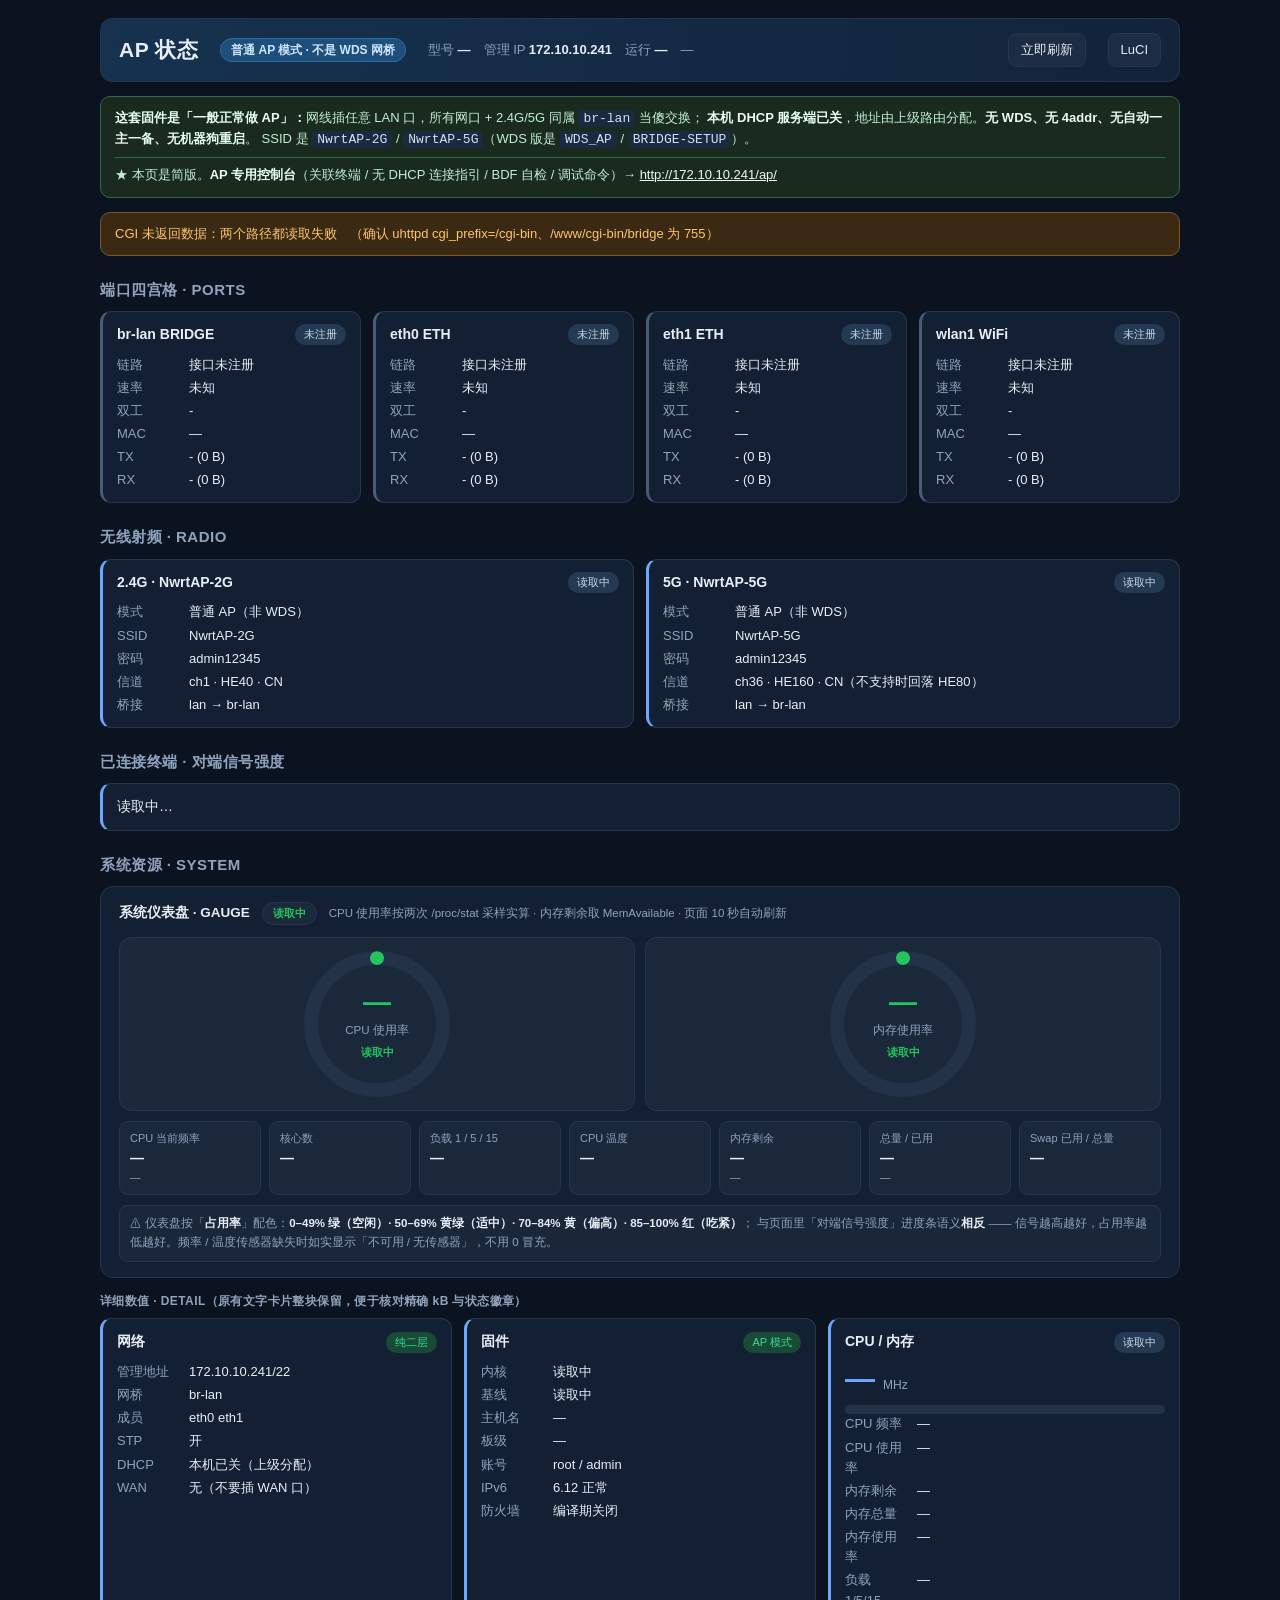
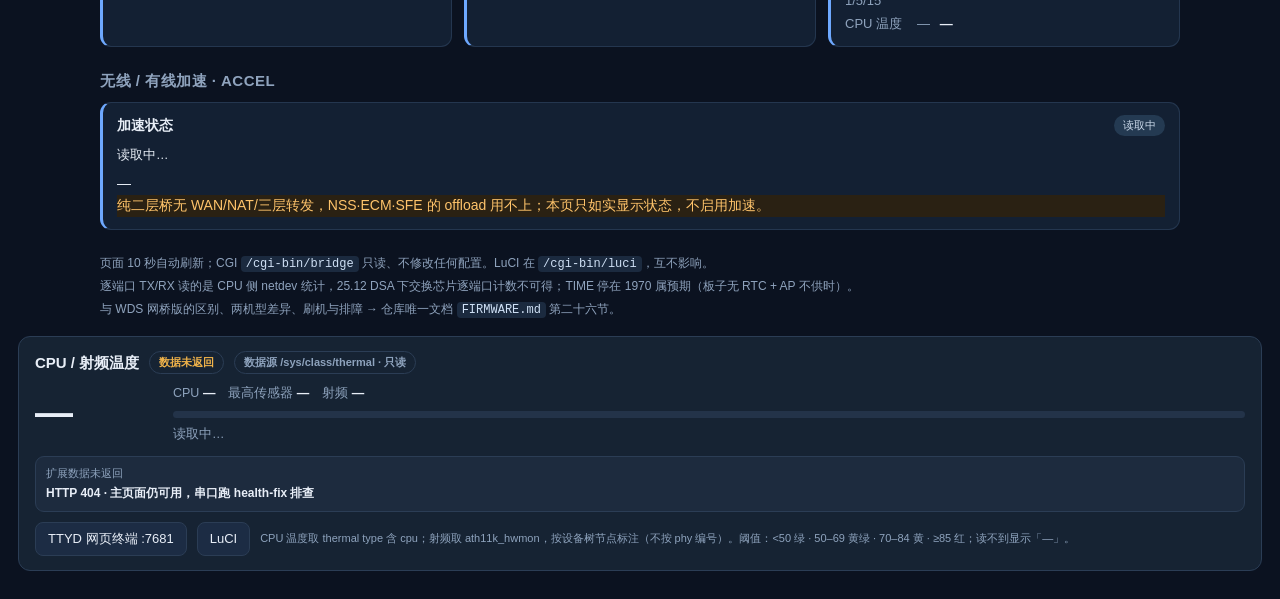
==== commit b2cc454c: "Add files via upload" ====
--- a/files.ap/www/bridge/index.html
+++ b/files.ap/www/bridge/index.html
@@ -90,6 +90,29 @@
   background:rgba(255,255,255,.03);border:1px solid var(--line);border-radius:8px;padding:8px 10px}
 .gaNote b{color:var(--txt);font-weight:600}
 .gaSub{font-size:12px;color:var(--dim);margin:14px 0 8px;letter-spacing:.4px;font-weight:600}
+
+/* ===== 2026-11-24：CPU/射频温度 + 版本/防护状态扩展 ===== */
+.nwrt-ext{margin:14px 0;padding:14px 16px;border-radius:12px;background:#162333;border:1px solid #2b3d55}
+.extHead{display:flex;align-items:center;gap:10px;font-size:15px;font-weight:650;margin-bottom:10px}
+.extHead .pillx{font-size:11px;font-weight:600;border:1px solid #2b3d55;border-radius:999px;padding:2px 9px;color:#8ea3bd}
+.extTempRow{display:flex;align-items:center;gap:18px;flex-wrap:wrap}
+.extBig{font-size:38px;font-weight:700;line-height:1.1;min-width:120px;letter-spacing:-1px}
+.extTempMeta{flex:1;min-width:240px;font-size:12.5px;color:#8ea3bd}
+.extTempMeta b{color:#e8eef7}
+.tmeter{height:7px;background:#233349;border-radius:99px;overflow:hidden;margin:7px 0}
+.tmeter i{display:block;height:100%;width:0;background:#38d39f;border-radius:99px;transition:width .6s}
+.extZones{display:flex;flex-wrap:wrap;gap:6px;margin-top:4px}
+.tz{font-size:11px;background:#1d2b3e;border:1px solid #2b3d55;border-radius:7px;padding:2px 8px;color:#8ea3bd}
+.tz.wifi{border-color:#3d6b8a;color:#bfe0ff}
+.tz b{font-weight:700}
+.tbadge{font-size:13px;font-weight:700;margin-left:6px}
+.extGrid{display:grid;grid-template-columns:repeat(auto-fit,minmax(190px,1fr));gap:8px;margin-top:12px}
+.extItem{background:#1d2b3e;border:1px solid #2b3d55;border-radius:9px;padding:8px 10px;font-size:12px}
+.extItem i{display:block;color:#8ea3bd;font-style:normal;font-size:11px;margin-bottom:2px}
+.extItem b{font-weight:650;color:#e8eef7}
+.extFoot{margin-top:10px;display:flex;gap:10px;align-items:center;flex-wrap:wrap}
+.extFoot .btn{background:#1c2c44;color:#e8eef7;border:1px solid #2b3d55;border-radius:8px;padding:6px 12px;text-decoration:none;font-size:13px}
+.extFoot .note{font-size:11px;color:#8ea3bd}
 </style>
 </head>
 <body>
@@ -160,30 +183,19 @@
           <div class="gaCenter"><b id="gaMemNum">—</b><i>内存使用率</i><span id="gaMemState">读取中</span></div>
         </div>
       </div>
-      <div class="gaItem">
-        <div class="gaRing">
-          <svg viewBox="0 0 120 120" aria-label="CPU 温度">
-            <circle class="gaTrack" cx="60" cy="60" r="52"></circle>
-            <circle class="gaArc" id="gaTArc" cx="60" cy="60" r="52" transform="rotate(-90 60 60)"></circle>
-          </svg>
-          <div class="gaCenter"><b id="gaTNum">—</b><i>CPU 温度</i><span id="gaTState">读取中</span></div>
-        </div>
-      </div>
     </div>
     <div class="gaChips">
       <div><i>CPU 当前频率</i><b id="gaFreq">—</b><small id="gaRange">—</small></div>
       <div><i>核心数</i><b id="gaCores">—</b></div>
       <div><i>负载 1 / 5 / 15</i><b id="gaLoad">—</b></div>
-      <div><i>CPU 温度</i><b id="gaTemp">—</b><small id="gaTempSrc">0–100 °C 量程</small></div>
+      <div><i>CPU 温度</i><b id="gaTemp">—</b></div>
       <div><i>内存剩余</i><b id="gaMemFree">—</b><small id="gaMemFreeKb">—</small></div>
       <div><i>总量 / 已用</i><b id="gaMemTotal">—</b><small id="gaMemUsed">—</small></div>
       <div><i>Swap 已用 / 总量</i><b id="gaSwap">—</b></div>
     </div>
     <div class="gaNote" id="gaNote">
-      ⚠ <b>CPU / 内存使用率</b>按占用率配色：<b>0–49% 绿（空闲）· 50–69% 黄绿（适中）· 70–84% 黄（偏高）· 85–100% 红（吃紧）</b>；
-      <b>CPU 温度</b>独立色阶（0–100 °C 量程）：<b>&lt;50°C 绿（常温）· 50–64 黄绿（温热）· 65–74 黄（偏高）· ≥75 红（过热）</b>。
-      三者都是<b>越低越好</b>，与「对端信号强度」进度条（越高越好）语义相反。
-      频率 / 温度传感器缺失时如实显示「不可用 / 无传感器」，不用 0 冒充。
+      ⚠ 仪表盘按「<b>占用率</b>」配色：<b>0–49% 绿（空闲）· 50–69% 黄绿（适中）· 70–84% 黄（偏高）· 85–100% 红（吃紧）</b>；
+      与页面里「对端信号强度」进度条语义<b>相反</b> —— 信号越高越好，占用率越低越好。频率 / 温度传感器缺失时如实显示「不可用 / 无传感器」，不用 0 冒充。
     </div>
   </div>
   <div class="gaSub">详细数值 · DETAIL（原有文字卡片整块保留，便于核对精确 kB 与状态徽章）</div>
@@ -191,13 +203,13 @@
   <div class="card"><div class="ct"><span class="cn">网络</span><span class="dot up">纯二层</span></div>
     <div class="kv"><span>管理地址</span><span id="s_ip">172.10.10.241/22</span><span>网桥</span><span id="s_br">br-lan</span><span>成员</span><span id="s_mem">eth0 eth1</span><span>STP</span><span id="s_stp">开</span><span>DHCP</span><span>本机已关（上级分配）</span><span>WAN</span><span>无（不要插 WAN 口）</span></div></div>
   <div class="card"><div class="ct"><span class="cn">固件</span><span class="dot up">AP 模式</span></div>
-    <div class="kv"><span>基线</span><span>Linux 5.4 / QSDK NHSS.11.5.0.5</span><span>主机名</span><span id="s_host">—</span><span>板级</span><span id="s_board">—</span><span>账号</span><span>root / admin</span><span>IPv6</span><span>编译期关闭</span><span>防火墙</span><span>运行期不生效（无规则）</span></div></div>
+    <div class="kv"><span>内核</span><span id="s_kernel">读取中</span><span>基线</span><span id="s_baseline">读取中</span><span>主机名</span><span id="s_host">—</span><span>板级</span><span id="s_board">—</span><span>账号</span><span>root / admin</span><span>IPv6</span><span id="s_ipv6">6.12 正常</span><span>防火墙</span><span id="s_fw">编译期关闭</span></div></div>
   <div class="card"><div class="ct"><span class="cn">CPU / 内存</span><span class="dot" id="sysdot">读取中</span></div>
     <div class="bigrow"><span class="big" id="sysCpuMhz">—</span><span class="bigsub" id="sysCpuUnit">MHz</span></div>
     <div class="meter"><i id="cpuFill"></i></div>
     <div class="kv"><span>CPU 频率</span><span id="sysFreq">—</span><span>CPU 使用率</span><span id="sysCpuPct">—</span>
       <span>内存剩余</span><span id="sysMemAvail">—</span><span>内存总量</span><span id="sysMemTotal">—</span>
-      <span>内存使用率</span><span id="sysMemPct">—</span><span>负载 1/5/15</span><span id="sysLoad">—</span></div></div>
+      <span>内存使用率</span><span id="sysMemPct">—</span><span>负载 1/5/15</span><span id="sysLoad">—</span><span>CPU 温度</span><span><span id="sysTemp">—</span> <span class="tbadge" id="sysTempBig">—</span></span></div></div>
 </div>
 
 <h2>无线 / 有线加速 · ACCEL</h2>
@@ -209,8 +221,8 @@
 
 <div class="foot">
   <div>页面 10 秒自动刷新；CGI <code>/cgi-bin/bridge</code> 只读、不修改任何配置。LuCI 在 <code>/cgi-bin/luci</code>，互不影响。</div>
-  <div>逐端口 TX/RX 读的是 CPU 侧 netdev 统计，交换芯片逐端口计数在 swconfig 机型不可得；TIME 停在 1970 属预期（板子无 RTC + AP 不供时）。</div>
-  <div>与 WDS 网桥版的区别、两机型差异、刷机与排障 → 仓库唯一文档 <code>FIRMWARE.md</code> 第二十六节。固件构建 <b id="fwBuild">—</b>。</div>
+  <div>逐端口 TX/RX 读的是 CPU 侧 netdev 统计，25.12 DSA 下交换芯片逐端口计数不可得；TIME 停在 1970 属预期（板子无 RTC + AP 不供时）。</div>
+  <div>与 WDS 网桥版的区别、两机型差异、刷机与排障 → 仓库唯一文档 <code>FIRMWARE.md</code> 第二十六节。</div>
 </div>
 
 </div>
@@ -237,10 +249,8 @@
     var kind=p.name&&p.name.indexOf('wlan')===0?'WiFi':(p.name&&p.name.indexOf('br-')===0?'BRIDGE':'ETH');
     d.innerHTML='<div class="ct"><span class="cn">'+esc(p.name)+' '+kind+'</span><span class="dot '+cls+'">'+st+'</span></div>'+
       '<div class="kv"><span>链路</span><span>'+(present?(up?'已连接':'未连接'):'接口未注册')+'</span>'+
-      '<span>速率</span><span>'+(p.speed&&p.speed!=='-'?esc(p.speed)+' Mbps':esc(p.speed_note||'未上报'))+'</span>'+
-      '<span>速率来源</span><span>'+(p.speed_src==='phy'?esc(p.speed_note||'交换芯片 PHY 实测'):(p.speed&&p.speed!=='-'?'netdev / ethtool 上报':'未上报'))+'</span>'+
-      '<span>实测吞吐</span><span>'+(p.rate_mbps&&p.rate_mbps!=='-'?esc(p.rate_mbps)+' Mbps':'—')+'</span>'+
-      '<span>双工</span><span>'+(p.speed_src==='phy'?(p.duplex==='full'?'全双工':esc(p.duplex||'-')):esc(p.duplex||'-'))+'</span><span>MAC</span><span>'+esc(p.mac||'—')+'</span>'+
+      '<span>速率</span><span>'+esc(p.speed||'未知')+(p.speed&&p.speed!=='-'&&p.speed!=='未知'?' Mbps':'')+'</span>'+
+      '<span>双工</span><span>'+esc(p.duplex||'-')+'</span><span>MAC</span><span>'+esc(p.mac||'—')+'</span>'+
       '<span>TX</span><span>'+esc(p.tx||'-')+' ('+human(p.tx_bytes)+')</span>'+
       '<span>RX</span><span>'+esc(p.rx||'-')+' ('+human(p.rx_bytes)+')</span></div>';
     $('ports').appendChild(d);
@@ -273,13 +283,10 @@
 }
 
 
-/* ── 第 37 次：CPU 使用率 / 内存使用率 / CPU 温度 三仪表（零依赖）── */
+/* ── 第 32 次：系统资源仪表盘（零依赖；使用率配色独立于信号强度配色）── */
 var GA_C = 2*Math.PI*52;  /* 326.7256… 圆环周长 */
 function gaColor(p){p=Number(p)||0; return p>=85?'#ef4444':p>=70?'#eab308':p>=50?'#a3e635':'#22c55e';}
 function gaWord(p){p=Number(p)||0; return p>=85?'吃紧':p>=70?'偏高':p>=50?'适中':'空闲';}
-/* 温度色阶独立：同样越低越好，但阈值按 °C，不复用占用率百分比阈值 */
-function tempColor(t){t=Number(t)||0; return t>=75?'#ef4444':t>=65?'#eab308':t>=50?'#a3e635':'#22c55e';}
-function tempWord(t){t=Number(t)||0; return t>=75?'过热':t>=65?'偏高':t>=50?'温热':'常温';}
 function gaSet(id,pct){
   var arc=$(id+'Arc'), num=$(id+'Num'), st=$(id+'State');
   if(!arc||!num||!st) return;
@@ -296,7 +303,7 @@
   function v(i,x){var e=$(i); if(e) e.textContent=(x===undefined||x===null||x==='')?'—':x;}
   /* CGI 没给 sys（旧固件 / 解析异常）时如实显示无数据，不拿 0% 冒充 */
   if(y.cpu_usage_pct===undefined && y.mem_used_pct===undefined){
-    var ids=['gaCpu','gaMem','gaT'];
+    var ids=['gaCpu','gaMem'];
     for(var k=0;k<ids.length;k++){
       var a=$(ids[k]+'Arc'), n=$(ids[k]+'Num'), t=$(ids[k]+'State');
       if(a){a.style.stroke='#65758c';a.style.strokeDasharray='0 '+GA_C.toFixed(2);a.style.filter='none';}
@@ -305,46 +312,21 @@
     }
     var nb=$('gaBadge');
     if(nb){nb.textContent='无数据';nb.style.color='#65758c';nb.style.borderColor='';}
-    var chips=['gaFreq','gaRange','gaCores','gaLoad','gaTemp','gaTempSrc','gaMemFree','gaMemFreeKb','gaMemTotal','gaMemUsed','gaSwap'];
+    var chips=['gaFreq','gaRange','gaCores','gaLoad','gaTemp','gaMemFree','gaMemFreeKb','gaMemTotal','gaMemUsed','gaSwap'];
     for(var m=0;m<chips.length;m++) v(chips[m],'—');
     return;
   }
   var cpct=Math.round(Number(y.cpu_usage_pct)||0), mpct=Math.round(Number(y.mem_used_pct)||0);
-  var thas=!!(y.temp_has && Number(y.temp_c)>0), tc=Number(y.temp_c)||0;
   gaSet('gaCpu',cpct); gaSet('gaMem',mpct);
-  /* 第三个环形仪表：CPU 温度（0–100 °C 量程；无传感器显示灰色「—」） */
-  (function(){
-    var arc=$('gaTArc'),num=$('gaTNum'),st=$('gaTState');
-    if(!arc||!num||!st) return;
-    if(!thas){
-      arc.style.stroke='#65758c'; arc.style.strokeDasharray='0 '+GA_C.toFixed(2); arc.style.filter='none';
-      num.textContent='—'; num.style.color='#65758c';
-      st.textContent='无传感器'; st.style.color='#65758c'; return;
-    }
-    var t=Math.max(0,Math.min(100,tc)), c=tempColor(t);
-    arc.style.stroke=c; arc.style.strokeDasharray=(GA_C*t/100).toFixed(2)+' '+GA_C.toFixed(2);
-    arc.style.filter='drop-shadow(0 0 5px '+c+'99)';
-    num.textContent=Math.round(t)+'°C'; num.style.color=c;
-    st.textContent=tempWord(t); st.style.color=c;
-  })();
-  /* 顶部总览徽章：CPU / 内存 / 温度三者取最坏，温度过高会盖过负载描述 */
   var bad=$('gaBadge');
-  if(bad){
-    var lv=(cpct>=85||mpct>=85)?3:(cpct>=70||mpct>=70)?2:(cpct>=50||mpct>=50)?1:0;
-    var cols=['#22c55e','#a3e635','#eab308','#ef4444'];
-    var words=['运行正常','负载适中','负载偏高','系统吃紧'];
-    if(thas){
-      var tl=tc>=75?3:tc>=65?2:tc>=50?1:0;
-      if(tl>lv && tl>=2){ lv=tl; words=['运行正常','负载适中','温度偏高','温度过高']; }
-    }
-    bad.textContent=words[lv]; bad.style.color=cols[lv]; bad.style.borderColor=cols[lv];
-  }
+  if(bad){var w=Math.max(cpct,mpct), c=gaColor(w);
+    bad.textContent=(w>=85?'系统吃紧':w>=70?'负载偏高':'运行正常');
+    bad.style.color=c; bad.style.borderColor=c;}
   v('gaFreq', y.cpu_has_freq ? (y.cpu_mhz+' MHz') : '无 cpufreq 节点');
   v('gaRange', y.cpu_has_freq ? (y.cpu_mhz_min+' – '+y.cpu_mhz_max+' MHz') : '不可用');
   v('gaCores',(y.cpu_cores||0)+' 核');
   v('gaLoad',(y.load1||'-')+' / '+(y.load5||'-')+' / '+(y.load15||'-'));
-  v('gaTemp', thas ? (y.temp_c+' °C') : '—（无传感器）');
-  v('gaTempSrc', thas ? ((y.temp_src||'传感器')+(Number(y.temp_zones)>1?' · '+y.temp_zones+' 个':'')+' · 0–100 °C 量程') : '0–100 °C 量程 · 无传感器');
+  v('gaTemp', y.temp_has ? (y.temp_c+' °C') : '—（无传感器）');
   v('gaMemFree', y.mem_has ? y.mem_avail : '—');
   v('gaMemFreeKb', y.mem_has ? ((y.mem_avail_kb||0)+' kB') : '—');
   v('gaMemTotal', y.mem_has ? y.mem_total : '—');
@@ -357,7 +339,6 @@
   $('up').textContent=esc(j.uptime||'-');$('clock').textContent=esc(j.time||'')+(j.time_synced?'':'（未校时）');
   $('s_ip').textContent=esc(j.admin_ip||'172.10.10.241')+'/22';
   $('s_host').textContent=esc(j.host||'-');$('s_board').textContent=esc(j.board||'-');
-  var fb=document.getElementById('fwBuild'); if(fb) fb.textContent=esc(j.build||'unknown');
   if(j.bridge){$('s_br').textContent=esc(j.bridge.name);$('s_mem').textContent=esc(j.bridge.members);$('s_stp').textContent=String(j.bridge.stp)==='1'?'开':'关'}
   drawPorts(j.ports);
   var st=j.stations||[];
@@ -384,5 +365,124 @@
 $('refresh').onclick=function(e){e.preventDefault();load()};
 load();setInterval(load,10000);
 </script>
+
+<!-- 2026-11-24 扩展：CPU/射频温度 + 内核/基线/无线满速/防护状态（独立渲染，不改动原有 JS） -->
+<div class="nwrt-ext" id="nwrtExt">
+  <div class="extHead"><b>CPU / 射频温度</b><span class="pillx" id="extTempPill">读取中</span>
+    <span class="pillx">数据源 /sys/class/thermal · 只读</span></div>
+  <div class="extTempRow">
+    <div class="extBig" id="extTempBig">—</div>
+    <div class="extTempMeta">
+      <div>CPU <b id="extTempCpu">—</b>　最高传感器 <b id="extTempMax">—</b>　射频 <b id="extTempWifi">—</b></div>
+      <div class="tmeter"><i id="extTempFill"></i></div>
+      <div class="extZones" id="extZones">读取中…</div>
+    </div>
+  </div>
+  <div class="extGrid" id="extStatus">
+    <div class="extItem"><i>内核 / 基线</i><b id="extKernel">—</b></div>
+    <div class="extItem"><i>固件模式</i><b id="extMode">—</b></div>
+    <div class="extItem"><i>NSS 数据面 (ECM→NSS)</i><b id="extOffload">—</b></div>
+    <div class="extItem"><i>NSS 占用 / 加速连接数</i><b>—</b></div>
+    <div class="extItem"><i>NSS 固件 / SFE</i><b>—</b></div>
+    <div class="extItem"><i>eth0/eth1 实时速率</i><b>—</b></div>
+    <div class="extItem"><i>5G 满速配置</i><b id="extRf">—</b></div>
+    <div class="extItem"><i>2.4G / 共存</i><b>—</b></div>
+    <div class="extItem"><i>无线端 DHCP 防护</i><b id="extGuard">—</b></div>
+    <div class="extItem"><i>防火墙 / SSH / TTYD</i><b id="extSec">—</b></div>
+  </div>
+  <div class="extFoot">
+    <a class="btn" id="extTtyd" href="#" target="_blank" rel="noopener">TTYD 网页终端 :7681</a>
+    <a class="btn" href="../cgi-bin/luci">LuCI</a>
+    <span class="note">CPU 温度取 thermal type 含 cpu；射频取 ath11k_hwmon，按设备树节点标注（不按 phy 编号）。阈值：&lt;50 绿 · 50–69 黄绿 · 70–84 黄 · ≥85 红；读不到显示「—」。</span>
+  </div>
+</div>
+
+<script>
+/* 2026-11-24 独立扩展脚本：只 fetch 同一个只读 CGI，不改原有页面的任何变量 */
+(function(){
+  var CGI='../cgi-bin/bridge';
+  function $(id){return document.getElementById(id);}
+  function esc(s){return String(s==null?'':s).replace(/[&<>"]/g,function(c){return {'&':'&amp;','<':'&lt;','>':'&gt;','"':'&quot;'}[c];});}
+  function tcol(c){return c<50?'#38d39f':(c<70?'#a3e635':(c<85?'#f0b34a':'#ff7b7b'));}
+  function put(id,txt,color){var e=$(id);if(!e)return;e.textContent=txt;if(color)e.style.color=color;}
+  function item(label,val,color){
+    return '<div class="extItem"><i>'+esc(label)+'</i><b '+(color?'style="color:'+color+'"':'')+'>'+esc(val)+'</b></div>';
+  }
+  var prevEth=null, prevT=0;
+  /* 参考 PZ-L8：时间间隔用 Date.now() 实测，不假设轮询间隔；负增量显示未知 */
+  function ethRate(j){
+    var now=Date.now(), dt=prevT? (now-prevT)/1000 : 0, out=[];
+    var cur=(j.nss&&j.nss.eth)||[];
+    cur.forEach(function(e){
+      var txt='—', old=null;
+      if(prevEth)prevEth.forEach(function(x){if(x.name===e.name)old=x;});
+      if(old && dt>0.2 && dt<60){
+        var dtx=Number(e.tx_bytes)-Number(old.tx_bytes);
+        var drx=Number(e.rx_bytes)-Number(old.rx_bytes);
+        if(dtx>=0 && drx>=0)
+          txt=(dtx*8/1e6/dt).toFixed(1)+' ↑ / '+(drx*8/1e6/dt).toFixed(1)+' ↓ Mbps';
+        else txt='未知（接口曾 down）';
+      }
+      out.push(e.name+' '+txt);
+    });
+    prevEth=cur.map(function(e){return {name:e.name,tx_bytes:e.tx_bytes,rx_bytes:e.rx_bytes};});
+    prevT=now;
+    return out.length?out.join(' · '):'无 eth0/eth1 节点（判速请用串口 wifi-fullspeed）';
+  }
+  function render(j){
+    var y=j.sys||{}, zones=y.temp_zones||[], wf=y.temp_wifi||[];
+    var has=!!y.temp_has, c=Number(y.temp_c)||0, mx=Number(y.temp_max_c)||c;
+    var col=has?tcol(c):'#65758c';
+    put('extTempBig', has?(c+' °C'):'—', col);
+    put('extTempPill', has?(c>=85?'温度偏高':(c>=70?'偏热':'正常')):'无传感器', col);
+    put('extTempCpu', has?(c+' °C'):'—'); put('extTempMax', has?(mx+' °C'):'—');
+    put('extTempWifi', wf.length? (wf.length+' 路射频 / '+Math.max.apply(null,wf.map(function(z){return z.c;}))+' °C（ath11k_hwmon）') : '未提供 ath11k_hwmon 独立节点');
+    var f=$('extTempFill'); if(f){f.style.width=Math.min(100,has?c:0)+'%';f.style.background=col;}
+    var zs=zones.map(function(z){
+      var tag=z.kind==='wifi'?'wifi':(z.kind==='soc'?'soc':'');
+      return '<span class="tz '+tag+'">'+esc(z.name)+' <b style="color:'+tcol(z.c)+'">'+z.c+'°C</b></span>';
+    }).join('');
+    if(!zs)zs='<span class="tz">未检测到温度传感器（如实显示，不编造数值）</span>';
+    var ze=$('extZones'); if(ze)ze.innerHTML=zs;
+    /* 回填到原有 CPU 状态卡 / 仪表盘，让「CPU 状态那」也直接显示温度 */
+    put('sysTemp', has?(c+' °C'):'—（无传感器）');
+    put('sysTempBig', has?(c+' °C'):'—', col);
+    put('gaTemp', has?(c+' °C'):'—（无传感器）');
+    var w=j.wifi||{}, p=j.protect||{}, n=j.nss||{};
+    var nactive=!!n.active, erate=ethRate(j);
+    var g=$('extStatus');
+    if(g)g.innerHTML=
+      item('内核 / 基线', (j.kernel||'?')+' · '+(j.baseline||'?'))+
+      item('固件模式', (j.fw_mode||j.mode||'?')+' · WAN/LAN 同在 br-lan')+
+      item('NSS 数据面 (ECM→NSS)', nactive?'已接管双射频（wifili 在）':(n.drv?'NSS 驱动在，wifili 未加载':'本基线无 NSS，射频走 host CPU'), nactive?'#38d39f':'#f0b34a')+
+      item('NSS 占用 / 加速连接数', (Number(n.cpu_load_ubi)>=0?n.cpu_load_ubi+' %':'不可用')+' / '+(Number(n.conn_count)>=0?n.conn_count:'不可用'))+
+      item('NSS 固件 / SFE', (n.fw||'?')+' · SFE '+(n.sfe?'已加载，连接表空属预期':'未加载'))+
+      item('eth0/eth1 实时速率', erate)+
+      item('5G 满速配置', 'CN / ch'+(w.channel||'?')+' / '+(w.htmode||'?')+' / 本机 BDF；HE160 开机约 60s DFS-CAC，期间 5G 不可见', '#f0b34a')+
+      item('2.4G / 共存', 'HE40 · noscan='+(w.noscan||'0')+'（默认退 20MHz 属预期；强开会无视邻区）')+
+      item('wifi_offload (c3po 专用)', w.offload==='n/a'?'本基线无此 UCI 项，走 ECM→NSS 自动卸载':(w.offload==='1'?'=1（已拉回）':'='+(w.offload||'?')+'（需拉回 1）'), w.offload==='1'?'#38d39f':'#8ea3bd')+
+      item('无线端 DHCP 防护', (p.dhcp_guard||'?')==='applied'?'已启用（拦 67→68 / 547→546）':(p.dhcp_guard||'?'), (p.dhcp_guard||'').indexOf('applied')===0?'#38d39f':'#f0b34a')+
+      item('防火墙 / SSH / TTYD', 'fw='+(p.firewall||'?')+' · ssh='+(p.ssh||'?')+' · ttyd='+(p.ttyd||'?'))+
+      item('判速口径', '被卸载流量不经过 Linux 网桥：看 eth0/eth1 + NSS debugfs，br-lan 计数低不代表没加速');
+    var t=$('extTtyd'); if(t)t.href=location.protocol+'//'+location.hostname+':7681/';
+    put('s_kernel', j.kernel||'—'); put('s_baseline', j.baseline||'—');
+    put('s_fw', '编译期关闭（firewall4=n）');
+    put('s_ipv6', '6.12 正常（不再编译期关闭）');
+  }
+  /* CGI 失败时给出可见原因，绝不静默留一片「—」让人以为页面进不去 */
+  function load(){
+    fetch(CGI+'?_='+Date.now(),{cache:'no-store'})
+      .then(function(r){if(!r.ok)throw new Error('HTTP '+r.status);return r.json();})
+      .then(function(j){if(!j||!j.ok)throw new Error('JSON 结构异常');render(j);})
+      .catch(function(e){
+        var g=$('extStatus');
+        if(g)g.innerHTML=item('扩展数据未返回',
+          (e&&e.message?e.message:'网络/CGI 错误')+' · 主页面仍可用，串口跑 health-fix 排查');
+        put('extTempBig','—'); put('extTempPill','数据未返回','#f0b34a');
+      });
+  }
+  load();setInterval(load,10000);
+})();
+</script>
 </body>
 </html>
